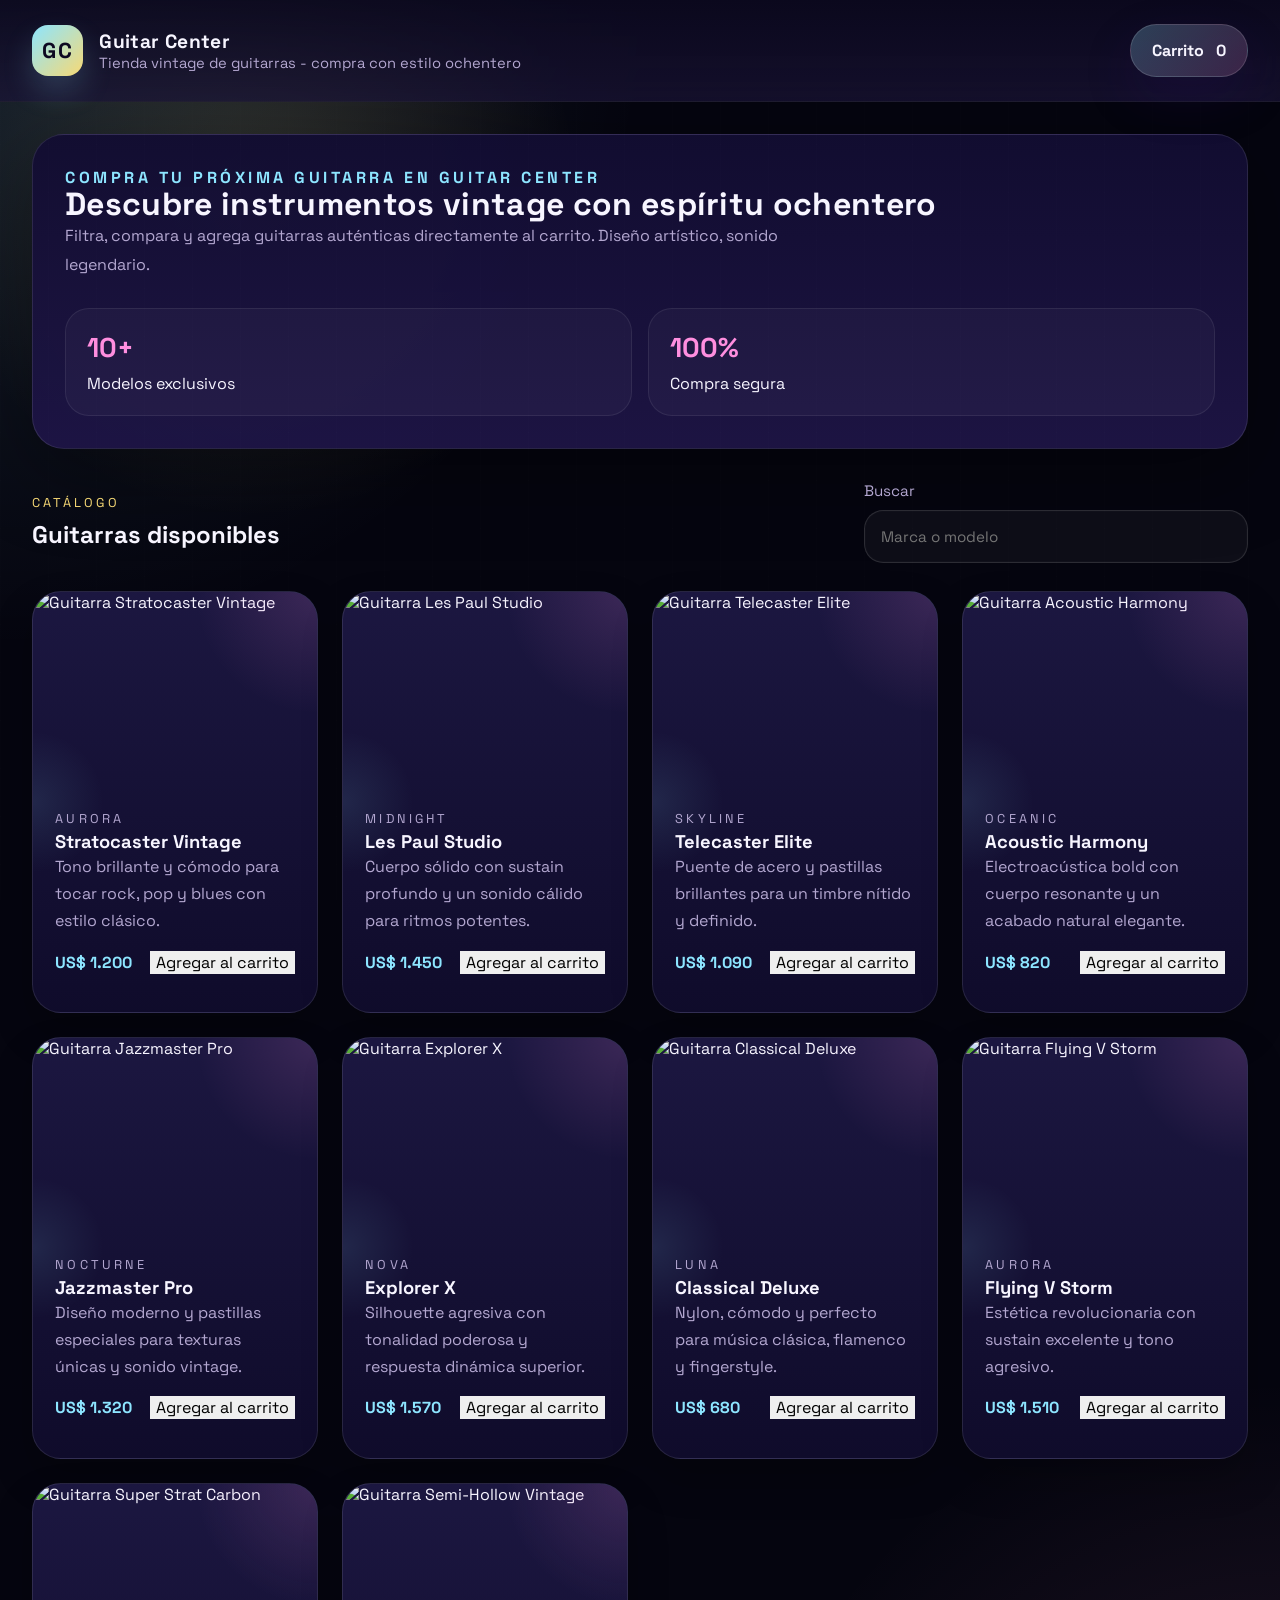
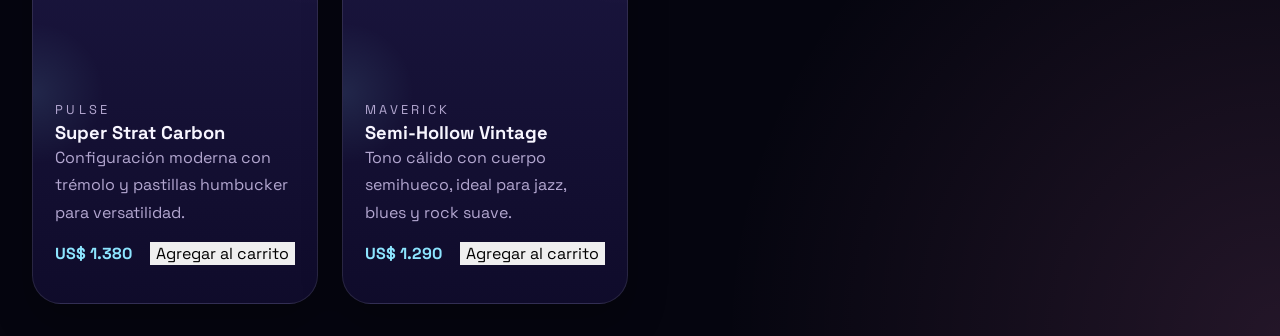
==== index.html @ 6fe21921 "bases" ====
﻿<!DOCTYPE html>
<html lang="es">
<head>
  <meta charset="UTF-8">
  <meta name="viewport" content="width=device-width, initial-scale=1.0">
  <title>Guitar Center - Guitar Shop Simulator</title>
  <link rel="preconnect" href="https://fonts.googleapis.com">
  <link rel="preconnect" href="https://fonts.gstatic.com" crossorigin>
  <link href="https://fonts.googleapis.com/css2?family=Space+Grotesk:wght@400;500;600;700&display=swap" rel="stylesheet">
  <link rel="stylesheet" href="css/style.css">
  <script src="https://cdn.jsdelivr.net/npm/sweetalert2@11" defer></script>
  <script src="js/main.js" defer></script>
</head>
<body>
  <header class="site-header">
    <div class="brand">
      <span class="brand-mark">GC</span>
      <div>
        <h1>Guitar Center</h1>
        <p>Tienda vintage de guitarras - compra con estilo ochentero</p>
      </div>
    </div>
    <button id="open-cart" class="cart-button">Carrito <span id="cart-count">0</span></button>
  </header>

  <main class="layout">
    <section class="hero-panel">
      <div class="hero-copy">
        <p>Compra tu próxima guitarra en Guitar Center</p>
        <h2>Descubre instrumentos vintage con espíritu ochentero</h2>
        <p>Filtra, compara y agrega guitarras auténticas directamente al carrito. Diseño artístico, sonido legendario.</p>
      </div>
      <div class="hero-stats">
        <div>
          <strong>10+</strong>
          <span>Modelos exclusivos</span>
        </div>
        <div>
          <strong>100%</strong>
          <span>Compra segura</span>
        </div>
      </div>
    </section>

    <section class="catalog">
      <div class="catalog-header">
        <div>
          <p class="eyebrow">Catálogo</p>
          <h2>Guitarras disponibles</h2>
        </div>
        <div class="filters">
          <label>
            Buscar
            <input id="search-input" type="search" placeholder="Marca o modelo" aria-label="Buscar guitarras">
          </label>
        </div>
      </div>
      <div id="product-list" class="product-grid"></div>
    </section>
  </main>

  <aside class="cart-panel" id="cart-panel">
    <div class="cart-header">
      <h3>Tu carrito</h3>
      <button id="close-cart" class="icon-button">✕</button>
    </div>
    <div id="cart-items" class="cart-items"></div>
    <div class="cart-summary">
      <div class="summary-row">
        <span>Productos</span>
        <span id="item-count">0</span>
      </div>
      <div class="summary-row">
        <span>Total</span>
        <strong id="cart-total">$0</strong>
      </div>
      <div class="cart-actions">
        <button id="clear-cart" class="secondary-button">Vaciar carrito</button>
        <button id="checkout" class="primary-button">Finalizar compra</button>
      </div>
    </div>
  </aside>

</body>
</html>
---- css/style.css ----
﻿:root {
  --bg: #05050f;
  --panel: rgba(19, 16, 40, 0.86);
  --surface: #11101f;
  --surface-soft: rgba(29, 26, 57, 0.9);
  --text: #f7f5ff;
  --muted: #b3a7d0;
  --accent: #8de5ff;
  --accent-2: #ff8edf;
  --gold: #f7d975;
  --border: rgba(255, 255, 255, 0.08);
  --shadow: 0 24px 80px rgba(0, 0, 0, 0.35);
}

* {
  box-sizing: border-box;
}

html {
  scroll-behavior: smooth;
}

body {
  margin: 0;
  min-height: 100vh;
  font-family: 'Space Grotesk', sans-serif;
  color: var(--text);
  background: radial-gradient(circle at top left, rgba(142, 229, 255, 0.12), transparent 28%),
              radial-gradient(circle at bottom right, rgba(255, 142, 223, 0.12), transparent 24%),
              radial-gradient(circle at 20% 10%, rgba(247, 217, 117, 0.15), transparent 16%),
              #05050f;
}

body::before {
  content: '';
  position: fixed;
  inset: 0;
  background-image: linear-gradient(90deg, rgba(255,255,255,0.03) 1px, transparent 1px),
                    linear-gradient(rgba(255,255,255,0.02) 1px, transparent 1px);
  background-size: 48px 48px;
  pointer-events: none;
  opacity: 0.35;
}

button,
input {
  font: inherit;
}

button {
  border: none;
  cursor: pointer;
}

.site-header {
  position: sticky;
  top: 0;
  z-index: 20;
  display: flex;
  flex-wrap: wrap;
  align-items: center;
  justify-content: space-between;
  gap: 1rem;
  padding: 1.5rem 2rem;
  background: linear-gradient(180deg, rgba(12, 9, 31, 0.9), rgba(26, 20, 54, 0.72));
  border-bottom: 1px solid rgba(255,255,255,0.08);
  backdrop-filter: blur(16px);
}

.brand {
  display: flex;
  align-items: center;
  gap: 1rem;
}

.brand-mark {
  width: 3.2rem;
  height: 3.2rem;
  display: grid;
  place-items: center;
  border-radius: 1rem;
  background: linear-gradient(135deg, var(--accent), var(--gold));
  color: #0d0821;
  font-weight: 800;
  font-size: 1.35rem;
  letter-spacing: 0.08em;
  box-shadow: 0 15px 30px rgba(142, 229, 255, 0.18);
}

.site-header h1,
.site-header p {
  margin: 0;
}

.site-header h1 {
  font-size: 1.2rem;
  letter-spacing: 0.02em;
}

.site-header p {
  color: var(--muted);
  font-size: 0.92rem;
}

.cart-button {
  display: inline-flex;
  align-items: center;
  justify-content: center;
  gap: 0.75rem;
  padding: 0.95rem 1.3rem;
  border-radius: 999px;
  background: linear-gradient(135deg, rgba(142, 229, 255, 0.25), rgba(255, 142, 223, 0.18));
  color: var(--text);
  border: 1px solid rgba(255,255,255,0.14);
  box-shadow: 0 20px 50px rgba(47, 19, 107, 0.18);
  font-weight: 700;
}

.layout {
  display: grid;
  gap: 2rem;
  padding: 2rem;
  max-width: 1320px;
  margin: 0 auto;
}

.hero-panel {
  display: grid;
  gap: 1.8rem;
  padding: 2rem;
  border-radius: 2rem;
  border: 1px solid rgba(255,255,255,0.1);
  background: linear-gradient(180deg, rgba(18, 13, 50, 0.96), rgba(30, 21, 70, 0.95));
  box-shadow: var(--shadow);
}

.hero-copy p:first-child {
  margin: 0;
  text-transform: uppercase;
  letter-spacing: 0.22em;
  color: var(--accent);
  font-weight: 700;
}

.hero-copy h2 {
  margin: 0;
  font-size: clamp(2rem, 2.5vw, 3rem);
  line-height: 1.05;
  letter-spacing: 0.01em;
}

.hero-copy p:last-child {
  margin: 0;
  color: var(--muted);
  max-width: 46rem;
  line-height: 1.8;
}

.hero-stats {
  display: grid;
  gap: 1rem;
  grid-template-columns: repeat(2, minmax(0, 1fr));
}

.hero-stats div {
  padding: 1.3rem;
  border-radius: 1.5rem;
  border: 1px solid rgba(255,255,255,0.08);
  background: rgba(255,255,255,0.03);
}

.hero-stats strong {
  display: block;
  margin-bottom: 0.5rem;
  font-size: 1.7rem;
  color: var(--accent-2);
}

.catalog {
  display: grid;
  gap: 1.8rem;
}

.catalog-header {
  display: flex;
  flex-wrap: wrap;
  align-items: center;
  justify-content: space-between;
  gap: 1rem;
}

.eyebrow {
  margin: 0 0 0.5rem;
  text-transform: uppercase;
  color: var(--gold);
  letter-spacing: 0.24em;
  font-size: 0.8rem;
}

.catalog-header h2 {
  margin: 0;
}

.filters {
  width: min(100%, 24rem);
}

.filters label {
  display: flex;
  flex-direction: column;
  gap: 0.6rem;
  color: var(--muted);
  font-size: 0.95rem;
}

.filters input {
  width: 100%;
  padding: 1rem 1rem;
  border: 1px solid rgba(255,255,255,0.12);
  border-radius: 1.2rem;
  background: rgba(255,255,255,0.04);
  color: var(--text);
  box-shadow: inset 0 0 0 1px rgba(255,255,255,0.01);
}

.filters input:focus {
  outline: none;
  border-color: rgba(142, 229, 255, 0.7);
  box-shadow: 0 0 0 4px rgba(142, 229, 255, 0.12);
}

.product-grid {
  display: grid;
  gap: 1.5rem;
  grid-template-columns: repeat(auto-fit, minmax(260px, 1fr));
}

.product-card {
  display: grid;
  grid-template-rows: auto 1fr auto;
  gap: 1rem;
  border-radius: 1.8rem;
  background: linear-gradient(180deg, rgba(29, 24, 68, 0.95), rgba(16, 12, 45, 0.95));
  border: 1px solid rgba(255,255,255,0.1);
  box-shadow: 0 20px 40px rgba(0, 0, 0, 0.23);
  overflow: hidden;
  position: relative;
}

.product-card::before {
  content: '';
  position: absolute;
  inset: 0;
  background: radial-gradient(circle at top right, rgba(255, 142, 223, 0.14), transparent 24%),
              radial-gradient(circle at left center, rgba(142, 229, 255, 0.1), transparent 20%);
  pointer-events: none;
}

.product-card img {
  width: 100%;
  aspect-ratio: 16 / 10;
  object-fit: cover;
  display: block;
}

.product-card .card-body {
  position: relative;
  z-index: 1;
  padding: 1.4rem;
  display: grid;
  gap: 1rem;
}

.product-card h3 {
  margin: 0;
  font-size: 1.15rem;
}

.product-card p {
  margin: 0;
  color: var(--muted);
  line-height: 1.7;
}

.product-meta {
  display: flex;
  align-items: center;
  justify-content: space-between;
  gap: 0.75rem;
}

.product-meta span {
  color: var(--accent);
  font-weight: 700;
}

.product-card .product-actions {
  display: flex;
  align-items: center;
  justify-content: space-between;
  gap: 1rem;
}

.product-card .product-actions button,
.primary-button,
.secondary-button,
.remove-button {
  transition: transform 0.2s ease, box-shadow 0.2s ease, background 0.2s ease;
}

.product-card .product-actions button {
  padding: 0.95rem 1.1rem;
  border-radius: 1rem;
  background: linear-gradient(135deg, rgba(255,142,223,0.3), rgba(142,229,255,0.28));
  color: var(--text);
  border: 1px solid rgba(255,255,255,0.12);
  box-shadow: 0 12px 24px rgba(255,142,223,0.1);
}

.product-card .product-actions button:hover {
  transform: translateY(-2px);
  box-shadow: 0 20px 40px rgba(142, 229, 255, 0.18);
}

.cart-panel {
  position: fixed;
  top: 0;
  right: 0;
  height: 100vh;
  width: min(420px, 100%);
  transform: translateX(110%);
  transition: transform 0.32s ease;
  background: rgba(10, 9, 26, 0.98);
  border-left: 1px solid rgba(255,255,255,0.08);
  padding: 1.5rem;
  display: grid;
  grid-template-rows: auto 1fr auto;
  gap: 1.5rem;
  z-index: 30;
  backdrop-filter: blur(14px);
}

.cart-panel::before {
  content: '';
  position: absolute;
  inset: 0;
  background: linear-gradient(135deg, rgba(142, 229, 255, 0.06), transparent 45%);
  pointer-events: none;
}

.cart-panel.open {
  transform: translateX(0);
}

.cart-header {
  display: flex;
  align-items: center;
  justify-content: space-between;
  gap: 1rem;
  position: relative;
  z-index: 1;
}

.cart-header h3 {
  margin: 0;
}

.icon-button {
  width: 2.7rem;
  height: 2.7rem;
  border-radius: 50%;
  background: rgba(255,255,255,0.05);
  color: var(--text);
  display: grid;
  place-items: center;
}

.cart-items {
  display: grid;
  gap: 1rem;
  overflow-y: auto;
  padding-right: 0.5rem;
}

.cart-item {
  display: grid;
  grid-template-columns: 4.8rem 1fr;
  gap: 0.85rem;
  background: rgba(255,255,255,0.03);
  border: 1px solid rgba(255,255,255,0.08);
  padding: 1rem;
  border-radius: 1.35rem;
}

.cart-item img {
  width: 100%;
  height: 100%;
  object-fit: cover;
  border-radius: 1rem;
}

.item-details {
  display: grid;
  gap: 0.45rem;
}

.item-details h4,
.item-details p {
  margin: 0;
}

.item-details h4 {
  font-size: 1rem;
}

.item-details p {
  color: var(--muted);
  font-size: 0.95rem;
}

.item-meta {
  display: flex;
  align-items: center;
  justify-content: space-between;
  gap: 0.5rem;
}

.item-meta span {
  font-weight: 700;
  color: var(--accent);
}

.remove-button {
  padding: 0.55rem 0.95rem;
  border-radius: 0.95rem;
  background: rgba(255, 142, 223, 0.15);
  color: var(--text);
  border: 1px solid rgba(255,255,255,0.12);
}

.cart-summary {
  display: grid;
  gap: 1rem;
  border-top: 1px solid rgba(255,255,255,0.08);
  padding-top: 1rem;
  position: relative;
  z-index: 1;
}

.summary-row {
  display: flex;
  justify-content: space-between;
  gap: 1rem;
  color: var(--muted);
}

.summary-row strong {
  color: var(--text);
}

.cart-actions {
  display: grid;
  gap: 0.9rem;
}

.primary-button,
.secondary-button {
  width: 100%;
  padding: 1rem 1.1rem;
  border-radius: 1rem;
  font-weight: 700;
  cursor: pointer;
}

.primary-button {
  background: linear-gradient(135deg, var(--accent), var(--gold));
  color: #0c0614;
  box-shadow: 0 20px 40px rgba(142, 229, 255, 0.16);
}

.secondary-button {
  background: rgba(255,255,255,0.05);
  color: var(--text);
  border: 1px solid rgba(255,255,255,0.14);
}

.primary-button:hover,
.secondary-button:hover,
.remove-button:hover {
  transform: translateY(-1px);
}

.empty-message {
  color: var(--muted);
  line-height: 1.8;
}

@media (max-width: 980px) {
  .site-header {
    flex-direction: column;
    align-items: flex-start;
  }

  .hero-panel,
  .catalog {
    padding: 1.5rem;
  }
}

@media (max-width: 720px) {
  .layout {
    padding: 1rem;
  }

  .hero-panel {
    border-radius: 1.5rem;
  }

  .product-card {
    border-radius: 1.5rem;
  }

  .cart-panel {
    width: 100%;
  }
}
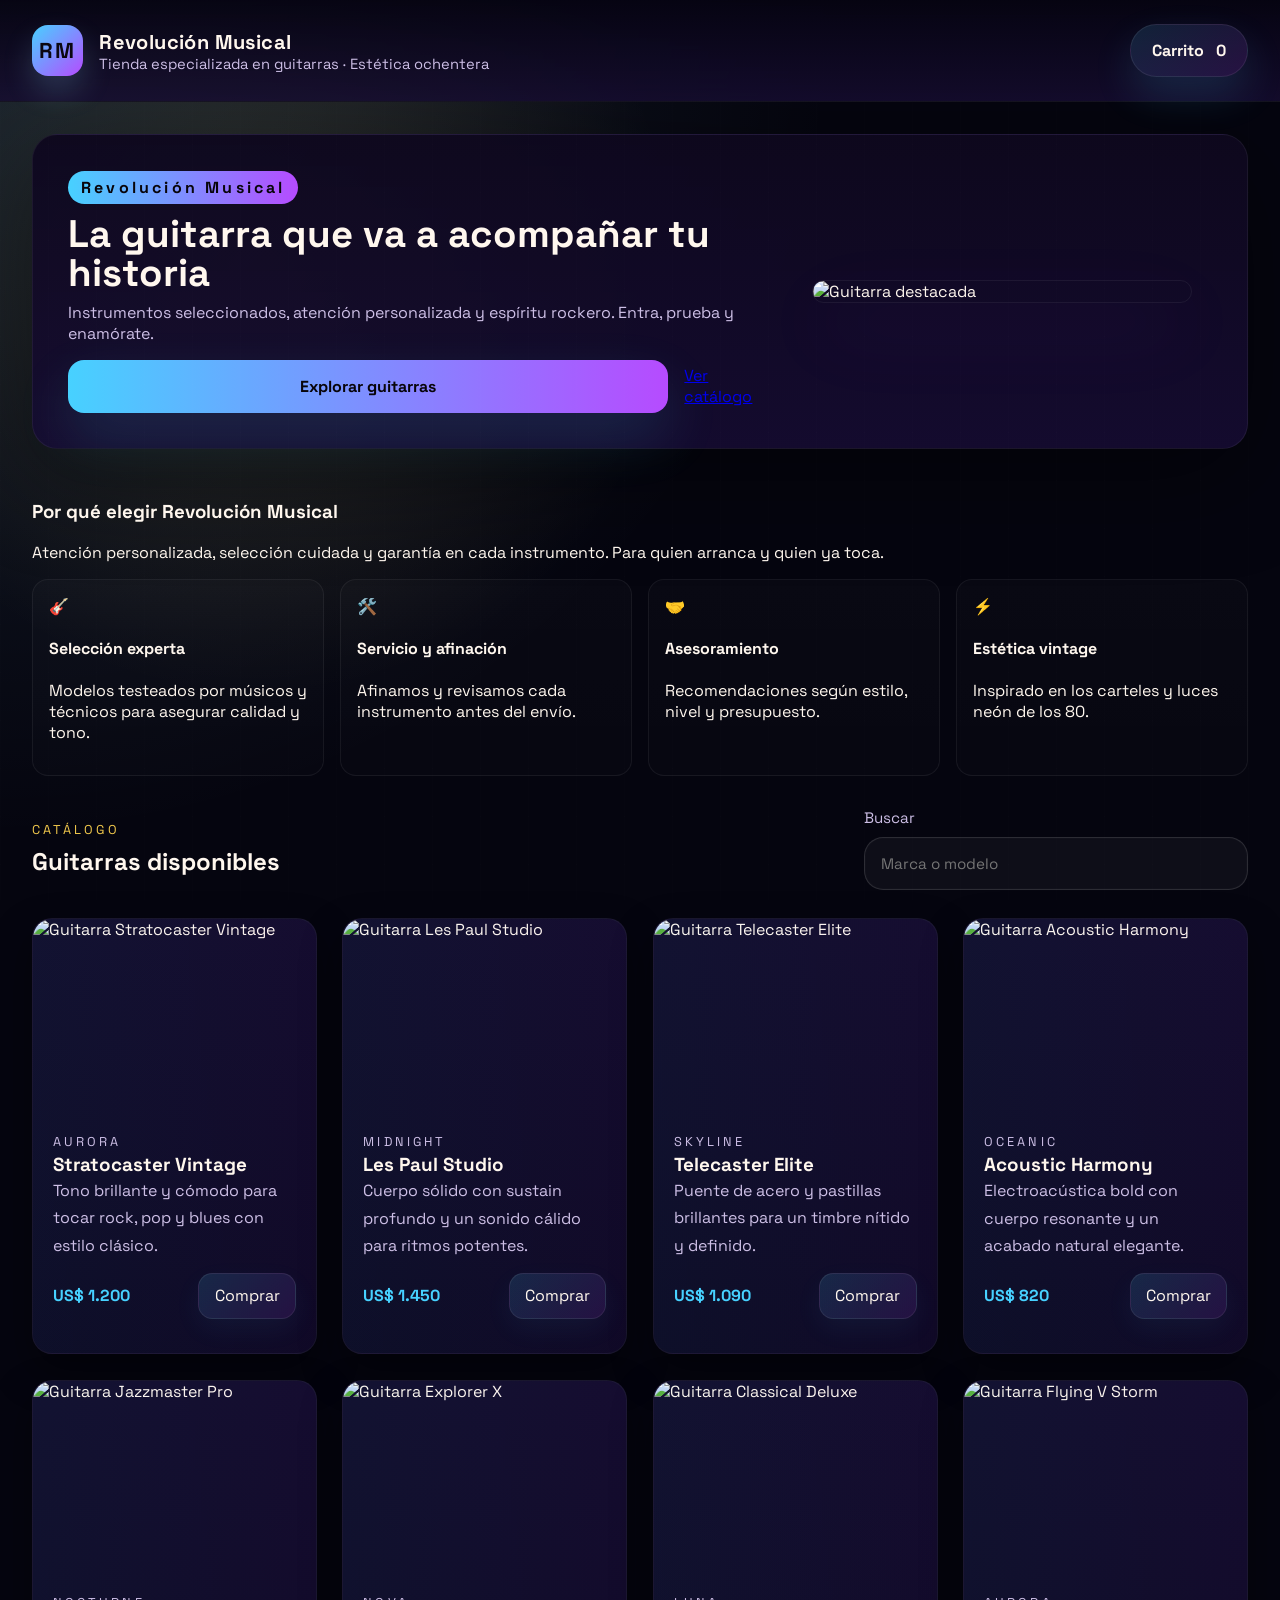
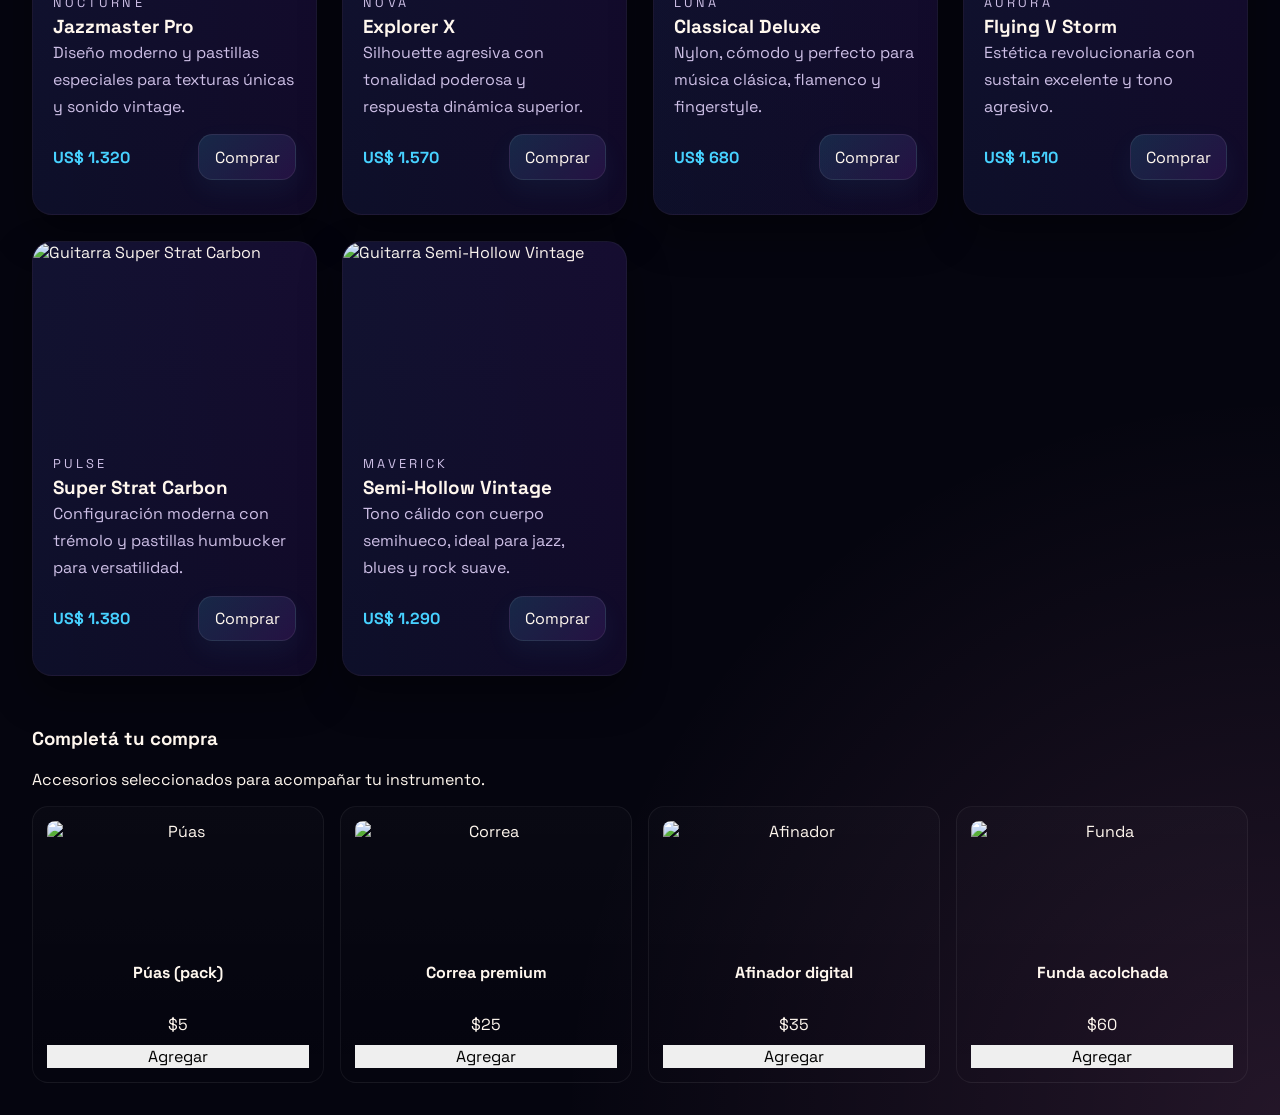
==== commit 41ba7983: "guitarras" ====
--- a/index.html
+++ b/index.html
@@ -1,9 +1,9 @@
-﻿<!DOCTYPE html>
+<!DOCTYPE html>
 <html lang="es">
 <head>
   <meta charset="UTF-8">
   <meta name="viewport" content="width=device-width, initial-scale=1.0">
-  <title>Guitar Center - Guitar Shop Simulator</title>
+  <title>Revolución Musical — Guitar Shop Simulator</title>
   <link rel="preconnect" href="https://fonts.googleapis.com">
   <link rel="preconnect" href="https://fonts.gstatic.com" crossorigin>
   <link href="https://fonts.googleapis.com/css2?family=Space+Grotesk:wght@400;500;600;700&display=swap" rel="stylesheet">
@@ -14,35 +14,64 @@
 <body>
   <header class="site-header">
     <div class="brand">
-      <span class="brand-mark">GC</span>
+      <span class="brand-mark">RM</span>
       <div>
-        <h1>Guitar Center</h1>
-        <p>Tienda vintage de guitarras - compra con estilo ochentero</p>
+        <h1>Revolución Musical</h1>
+        <p>Tienda especializada en guitarras · Estética ochentera</p>
       </div>
     </div>
     <button id="open-cart" class="cart-button">Carrito <span id="cart-count">0</span></button>
   </header>
 
   <main class="layout">
-    <section class="hero-panel">
-      <div class="hero-copy">
-        <p>Compra tu próxima guitarra en Guitar Center</p>
-        <h2>Descubre instrumentos vintage con espíritu ochentero</h2>
-        <p>Filtra, compara y agrega guitarras auténticas directamente al carrito. Diseño artístico, sonido legendario.</p>
+    <!-- HERO -->
+    <section class="hero-panel" id="hero">
+      <div class="hero-left">
+        <div class="hero-badge">Revolución Musical</div>
+        <h2 class="hero-title">La guitarra que va a acompañar tu historia</h2>
+        <p class="hero-lead">Instrumentos seleccionados, atención personalizada y espíritu rockero. Entra, prueba y enamórate.</p>
+        <div class="hero-actions">
+          <button id="explore-btn" class="primary-button">Explorar guitarras</button>
+          <a href="#catalog" class="ghost-link">Ver catálogo</a>
+        </div>
       </div>
-      <div class="hero-stats">
-        <div>
-          <strong>10+</strong>
-          <span>Modelos exclusivos</span>
-        </div>
-        <div>
-          <strong>100%</strong>
-          <span>Compra segura</span>
+      <div class="hero-right">
+        <div class="hero-image" id="hero-image">
+          <img src="assets/img/placeholder-guitar.jpg" alt="Guitarra destacada">
         </div>
       </div>
     </section>
 
-    <section class="catalog">
+    <!-- ABOUT -->
+    <section class="about-panel" id="about">
+      <h3>Por qué elegir Revolución Musical</h3>
+      <p class="about-lead">Atención personalizada, selección cuidada y garantía en cada instrumento. Para quien arranca y quien ya toca.</p>
+      <div class="about-grid">
+        <div class="about-card">
+          <div class="icon">🎸</div>
+          <h4>Selección experta</h4>
+          <p>Modelos testeados por músicos y técnicos para asegurar calidad y tono.</p>
+        </div>
+        <div class="about-card">
+          <div class="icon">🛠️</div>
+          <h4>Servicio y afinación</h4>
+          <p>Afinamos y revisamos cada instrumento antes del envío.</p>
+        </div>
+        <div class="about-card">
+          <div class="icon">🤝</div>
+          <h4>Asesoramiento</h4>
+          <p>Recomendaciones según estilo, nivel y presupuesto.</p>
+        </div>
+        <div class="about-card">
+          <div class="icon">⚡</div>
+          <h4>Estética vintage</h4>
+          <p>Inspirado en los carteles y luces neón de los 80.</p>
+        </div>
+      </div>
+    </section>
+
+    <!-- CATALOGO -->
+    <section class="catalog" id="catalog">
       <div class="catalog-header">
         <div>
           <p class="eyebrow">Catálogo</p>
@@ -57,11 +86,69 @@
       </div>
       <div id="product-list" class="product-grid"></div>
     </section>
+
+    <!-- ACCESSORIES -->
+    <section class="accessories" id="accessories">
+      <h3>Completá tu compra</h3>
+      <p class="about-lead">Accesorios seleccionados para acompañar tu instrumento.</p>
+      <div class="accessory-grid">
+        <div class="accessory-card" data-name="Púas" data-price="5" data-image="https://images.unsplash.com/photo-1589382237343-8e3d4d9f8b2d?auto=format&fit=crop&w=600&q=60">
+          <img src="https://images.unsplash.com/photo-1589382237343-8e3d4d9f8b2d?auto=format&fit=crop&w=600&q=60" alt="Púas">
+          <h4>Púas (pack)</h4>
+          <span class="price">$5</span>
+          <button class="add-accessory">Agregar</button>
+        </div>
+        <div class="accessory-card" data-name="Correa" data-price="25" data-image="https://images.unsplash.com/photo-1600789091458-0efb7f7be9a9?auto=format&fit=crop&w=600&q=60">
+          <img src="https://images.unsplash.com/photo-1600789091458-0efb7f7be9a9?auto=format&fit=crop&w=600&q=60" alt="Correa">
+          <h4>Correa premium</h4>
+          <span class="price">$25</span>
+          <button class="add-accessory">Agregar</button>
+        </div>
+        <div class="accessory-card" data-name="Afinador" data-price="35" data-image="https://images.unsplash.com/photo-1585386959984-a4155221d34d?auto=format&fit=crop&w=600&q=60">
+          <img src="https://images.unsplash.com/photo-1585386959984-a4155221d34d?auto=format&fit=crop&w=600&q=60" alt="Afinador">
+          <h4>Afinador digital</h4>
+          <span class="price">$35</span>
+          <button class="add-accessory">Agregar</button>
+        </div>
+        <div class="accessory-card" data-name="Funda" data-price="60" data-image="https://images.unsplash.com/photo-1546443046-ed1ce6ffd1c4?auto=format&fit=crop&w=600&q=60">
+          <img src="https://images.unsplash.com/photo-1546443046-ed1ce6ffd1c4?auto=format&fit=crop&w=600&q=60" alt="Funda">
+          <h4>Funda acolchada</h4>
+          <span class="price">$60</span>
+          <button class="add-accessory">Agregar</button>
+        </div>
+      </div>
+    </section>
+
   </main>
 
-  <aside class="cart-panel" id="cart-panel">
+  <!-- PRODUCT MODAL -->
+  <div id="product-modal" class="modal" aria-hidden="true">
+    <div class="modal-panel">
+      <button id="modal-close" class="icon-button">✕</button>
+      <div class="modal-body">
+        <div class="modal-media">
+          <img id="modal-image" src="" alt="">
+        </div>
+        <div class="modal-info">
+          <h3 id="modal-name"></h3>
+          <p id="modal-brand" class="muted"></p>
+          <p id="modal-desc"></p>
+          <div class="color-picker">
+            <label>Color</label>
+            <div id="color-options" class="swatches"></div>
+          </div>
+          <div class="modal-actions">
+            <strong id="modal-price"></strong>
+            <button id="modal-add" class="primary-button">Agregar al carrito</button>
+          </div>
+        </div>
+      </div>
+    </div>
+  </div>
+
+  <aside class="cart-panel" id="cart-panel" aria-hidden="true">
     <div class="cart-header">
-      <h3>Tu carrito</h3>
+      <h3>Carrito</h3>
       <button id="close-cart" class="icon-button">✕</button>
     </div>
     <div id="cart-items" class="cart-items"></div>
@@ -81,5 +168,5 @@
     </div>
   </aside>
 
-</body>
-</html>
+  </body>
+</html>
--- a/css/style.css
+++ b/css/style.css
@@ -1,15 +1,18 @@
 ﻿:root {
-  --bg: #05050f;
-  --panel: rgba(19, 16, 40, 0.86);
-  --surface: #11101f;
-  --surface-soft: rgba(29, 26, 57, 0.9);
-  --text: #f7f5ff;
-  --muted: #b3a7d0;
-  --accent: #8de5ff;
-  --accent-2: #ff8edf;
-  --gold: #f7d975;
-  --border: rgba(255, 255, 255, 0.08);
-  --shadow: 0 24px 80px rgba(0, 0, 0, 0.35);
+  --bg: #040307;
+  --panel: rgba(24, 14, 44, 0.9);
+  --surface: #121025;
+  --surface-soft: rgba(30, 16, 54, 0.9);
+  --text: #fff7ee;
+  --muted: #cdbfe6;
+  --electric: #47d1ff;
+  --neon: #b64bff;
+  --gold: #f2c94c;
+  --accent: #47d1ff;
+  --accent-2: #f2c94c;
+  --accent-shadow: rgba(71, 209, 255, 0.14);
+  --border: rgba(255, 255, 255, 0.06);
+  --shadow: 0 26px 100px rgba(0, 0, 0, 0.45);
 }
 
 * {
@@ -18,6 +21,7 @@
 
 html {
   scroll-behavior: smooth;
+  font-size: 16px;
 }
 
 body {
@@ -62,8 +66,8 @@
   justify-content: space-between;
   gap: 1rem;
   padding: 1.5rem 2rem;
-  background: linear-gradient(180deg, rgba(12, 9, 31, 0.9), rgba(26, 20, 54, 0.72));
-  border-bottom: 1px solid rgba(255,255,255,0.08);
+  background: linear-gradient(180deg, rgba(6,4,18,0.95), rgba(22,13,48,0.85));
+  border-bottom: 1px solid var(--border);
   backdrop-filter: blur(16px);
 }
 
@@ -79,8 +83,8 @@
   display: grid;
   place-items: center;
   border-radius: 1rem;
-  background: linear-gradient(135deg, var(--accent), var(--gold));
-  color: #0d0821;
+  background: linear-gradient(135deg, var(--electric), var(--neon));
+  color: #0b0711;
   font-weight: 800;
   font-size: 1.35rem;
   letter-spacing: 0.08em;
@@ -93,7 +97,7 @@
 }
 
 .site-header h1 {
-  font-size: 1.2rem;
+  font-size: 1.25rem;
   letter-spacing: 0.02em;
 }
 
@@ -109,10 +113,10 @@
   gap: 0.75rem;
   padding: 0.95rem 1.3rem;
   border-radius: 999px;
-  background: linear-gradient(135deg, rgba(142, 229, 255, 0.25), rgba(255, 142, 223, 0.18));
-  color: var(--text);
-  border: 1px solid rgba(255,255,255,0.14);
-  box-shadow: 0 20px 50px rgba(47, 19, 107, 0.18);
+  background: linear-gradient(135deg, rgba(71,209,255,0.14), rgba(182,75,255,0.14));
+  color: var(--text);
+  border: 1px solid rgba(255,255,255,0.08);
+  box-shadow: 0 18px 40px var(--accent-shadow);
   font-weight: 700;
 }
 
@@ -126,34 +130,64 @@
 
 .hero-panel {
   display: grid;
-  gap: 1.8rem;
-  padding: 2rem;
-  border-radius: 2rem;
-  border: 1px solid rgba(255,255,255,0.1);
-  background: linear-gradient(180deg, rgba(18, 13, 50, 0.96), rgba(30, 21, 70, 0.95));
+  grid-template-columns: 1fr 420px;
+  gap: 1.6rem;
+  padding: 2.2rem;
+  border-radius: 1.6rem;
+  border: 1px solid var(--border);
+  background: linear-gradient(180deg, rgba(14,8,30,0.96), rgba(22,12,50,0.9));
   box-shadow: var(--shadow);
-}
-
-.hero-copy p:first-child {
-  margin: 0;
-  text-transform: uppercase;
-  letter-spacing: 0.22em;
-  color: var(--accent);
-  font-weight: 700;
-}
-
-.hero-copy h2 {
-  margin: 0;
-  font-size: clamp(2rem, 2.5vw, 3rem);
-  line-height: 1.05;
-  letter-spacing: 0.01em;
-}
-
-.hero-copy p:last-child {
-  margin: 0;
+  align-items: center;
+}
+
+.hero-left .hero-badge {
+  display: inline-block;
+  padding: 0.4rem 0.8rem;
+  border-radius: 999px;
+  background: linear-gradient(90deg, var(--electric), var(--neon));
+  color: #08050a;
+  font-weight: 800;
+  letter-spacing: 0.2em;
+  margin-bottom: 0.6rem;
+}
+
+.hero-title {
+  margin: 0 0 0.6rem 0;
+  font-size: clamp(1.7rem, 3vw, 2.6rem);
+  line-height: 1.02;
+}
+
+.hero-lead {
+  margin: 0 0 1rem 0;
   color: var(--muted);
-  max-width: 46rem;
-  line-height: 1.8;
+  max-width: 44rem;
+}
+
+.hero-actions {
+  display: flex;
+  gap: 1rem;
+  align-items: center;
+}
+
+.hero-right {
+  display: grid;
+  place-items: center;
+}
+
+.hero-image {
+  width: 100%;
+  max-width: 380px;
+  border-radius: 1.2rem;
+  overflow: hidden;
+  border: 1px solid rgba(255,255,255,0.06);
+  box-shadow: 0 30px 80px rgba(182,75,255,0.08);
+}
+
+.hero-image img {
+  width: 100%;
+  display: block;
+  transform-origin: center center;
+  transition: transform 0.9s cubic-bezier(.2,.9,.3,1);
 }
 
 .hero-stats {
@@ -231,28 +265,28 @@
 
 .product-grid {
   display: grid;
-  gap: 1.5rem;
+  gap: 1.6rem;
   grid-template-columns: repeat(auto-fit, minmax(260px, 1fr));
 }
 
 .product-card {
   display: grid;
   grid-template-rows: auto 1fr auto;
-  gap: 1rem;
-  border-radius: 1.8rem;
-  background: linear-gradient(180deg, rgba(29, 24, 68, 0.95), rgba(16, 12, 45, 0.95));
-  border: 1px solid rgba(255,255,255,0.1);
-  box-shadow: 0 20px 40px rgba(0, 0, 0, 0.23);
+  gap: 0.9rem;
+  border-radius: 1.25rem;
+  background: linear-gradient(180deg, rgba(18,12,45,0.9), rgba(12,8,34,0.92));
+  border: 1px solid var(--border);
+  box-shadow: 0 18px 40px rgba(0,0,0,0.4);
   overflow: hidden;
   position: relative;
-}
-
-.product-card::before {
+  transition: transform 0.28s cubic-bezier(.2,.9,.3,1), box-shadow 0.28s ease, background 0.28s ease;
+}
+
+.product-card::after {
   content: '';
   position: absolute;
   inset: 0;
-  background: radial-gradient(circle at top right, rgba(255, 142, 223, 0.14), transparent 24%),
-              radial-gradient(circle at left center, rgba(142, 229, 255, 0.1), transparent 20%);
+  background: linear-gradient(90deg, rgba(71,209,255,0.04), rgba(182,75,255,0.03));
   pointer-events: none;
 }
 
@@ -261,19 +295,20 @@
   aspect-ratio: 16 / 10;
   object-fit: cover;
   display: block;
+  transition: transform 0.45s cubic-bezier(.2,.9,.3,1);
 }
 
 .product-card .card-body {
   position: relative;
   z-index: 1;
-  padding: 1.4rem;
-  display: grid;
-  gap: 1rem;
+  padding: 1.25rem;
+  display: grid;
+  gap: 0.9rem;
 }
 
 .product-card h3 {
   margin: 0;
-  font-size: 1.15rem;
+  font-size: 1.18rem;
 }
 
 .product-card p {
@@ -305,21 +340,34 @@
 .primary-button,
 .secondary-button,
 .remove-button {
-  transition: transform 0.2s ease, box-shadow 0.2s ease, background 0.2s ease;
+  transition: transform 0.18s ease, box-shadow 0.18s ease, background 0.18s ease;
 }
 
 .product-card .product-actions button {
-  padding: 0.95rem 1.1rem;
-  border-radius: 1rem;
-  background: linear-gradient(135deg, rgba(255,142,223,0.3), rgba(142,229,255,0.28));
-  color: var(--text);
-  border: 1px solid rgba(255,255,255,0.12);
-  box-shadow: 0 12px 24px rgba(255,142,223,0.1);
+  padding: 0.7rem 0.95rem;
+  border-radius: 0.9rem;
+  background: linear-gradient(135deg, rgba(71,209,255,0.14), rgba(182,75,255,0.12));
+  color: var(--text);
+  border: 1px solid rgba(255,255,255,0.08);
+  box-shadow: 0 10px 28px rgba(71,209,255,0.06);
+}
+
+.product-card:hover {
+  transform: translateY(-8px) scale(1.02);
+  box-shadow: 0 38px 90px rgba(11,8,30,0.6);
+}
+
+.product-card:hover img {
+  transform: scale(1.06) translateY(-4px);
 }
 
 .product-card .product-actions button:hover {
-  transform: translateY(-2px);
-  box-shadow: 0 20px 40px rgba(142, 229, 255, 0.18);
+  transform: translateY(-4px);
+  box-shadow: 0 22px 48px rgba(182,75,255,0.12);
+}
+
+.product-card .product-actions button:active {
+  transform: translateY(-2px) scale(0.995);
 }
 
 .cart-panel {
@@ -327,7 +375,7 @@
   top: 0;
   right: 0;
   height: 100vh;
-  width: min(420px, 100%);
+  width: min(380px, 100%);
   transform: translateX(110%);
   transition: transform 0.32s ease;
   background: rgba(10, 9, 26, 0.98);
@@ -384,12 +432,12 @@
 
 .cart-item {
   display: grid;
-  grid-template-columns: 4.8rem 1fr;
+  grid-template-columns: 5rem 1fr;
   gap: 0.85rem;
-  background: rgba(255,255,255,0.03);
-  border: 1px solid rgba(255,255,255,0.08);
+  background: linear-gradient(180deg, rgba(255,255,255,0.02), rgba(255,255,255,0.01));
+  border: 1px solid rgba(255,255,255,0.06);
   padding: 1rem;
-  border-radius: 1.35rem;
+  border-radius: 1.2rem;
 }
 
 .cart-item img {
@@ -431,11 +479,11 @@
 }
 
 .remove-button {
-  padding: 0.55rem 0.95rem;
-  border-radius: 0.95rem;
-  background: rgba(255, 142, 223, 0.15);
-  color: var(--text);
-  border: 1px solid rgba(255,255,255,0.12);
+  padding: 0.45rem 0.75rem;
+  border-radius: 0.9rem;
+  background: rgba(182,75,255,0.12);
+  color: var(--text);
+  border: 1px solid rgba(255,255,255,0.06);
 }
 
 .cart-summary {
@@ -473,9 +521,9 @@
 }
 
 .primary-button {
-  background: linear-gradient(135deg, var(--accent), var(--gold));
-  color: #0c0614;
-  box-shadow: 0 20px 40px rgba(142, 229, 255, 0.16);
+  background: linear-gradient(90deg, var(--electric), var(--neon));
+  color: #08050a;
+  box-shadow: 0 24px 56px var(--accent-shadow);
 }
 
 .secondary-button {
@@ -494,6 +542,110 @@
   color: var(--muted);
   line-height: 1.8;
 }
+
+/* Modal */
+.modal {
+  position: fixed;
+  inset: 0;
+  display: grid;
+  place-items: center;
+  background: rgba(2,2,6,0.6);
+  opacity: 0;
+  pointer-events: none;
+  transition: opacity 0.28s ease;
+}
+
+.modal[aria-hidden="false"] {
+  opacity: 1;
+  pointer-events: auto;
+}
+
+.modal-panel {
+  width: min(980px, 96%);
+  background: linear-gradient(180deg, rgba(18,12,45,0.96), rgba(10,6,30,0.98));
+  border-radius: 1rem;
+  padding: 1.15rem 1.25rem;
+  border: 1px solid var(--border);
+  box-shadow: 0 48px 140px rgba(0,0,0,0.6);
+  max-height: 92vh;
+  overflow: auto;
+}
+
+.modal-body {
+  display: grid;
+  grid-template-columns: 420px 1fr;
+  gap: 1rem;
+  align-items: start;
+}
+
+.modal-media img {
+  width: 100%;
+  border-radius: 0.8rem;
+}
+
+.swatches {
+  display: flex;
+  gap: 0.5rem;
+  margin-top: 0.5rem;
+}
+
+.swatch {
+  width: 34px;
+  height: 34px;
+  border-radius: 8px;
+  border: 2px solid rgba(255,255,255,0.06);
+  cursor: pointer;
+  transition: transform 0.16s ease, box-shadow 0.16s ease;
+}
+
+.swatch.selected {
+  outline: 3px solid rgba(71,209,255,0.14);
+  transform: translateY(-6px);
+  box-shadow: 0 10px 30px rgba(71,209,255,0.06);
+}
+
+button:focus,
+.icon-button:focus,
+.swatch:focus {
+  outline: 3px solid rgba(71,209,255,0.12);
+  outline-offset: 2px;
+}
+
+/* About and accessories small layouts */
+.about-grid {
+  display: grid;
+  grid-template-columns: repeat(auto-fit, minmax(190px, 1fr));
+  gap: 1rem;
+}
+
+.about-card {
+  background: linear-gradient(180deg, rgba(255,255,255,0.02), rgba(255,255,255,0.01));
+  padding: 1rem;
+  border-radius: 1rem;
+  border: 1px solid var(--border);
+}
+
+.accessory-grid {
+  display: grid;
+  grid-template-columns: repeat(auto-fit, minmax(180px, 1fr));
+  gap: 1rem;
+}
+
+.accessory-card {
+  padding: 0.9rem;
+  border-radius: 1rem;
+  background: linear-gradient(180deg, rgba(255,255,255,0.02), transparent);
+  border: 1px solid var(--border);
+  display: grid;
+  gap: 0.6rem;
+  text-align: center;
+}
+
+.accessory-card img { width: 100%; height: 110px; object-fit: cover; border-radius: 8px; }
+
+/* tiny animations */
+.fade-in { animation: fadeInUp .6s ease both; }
+@keyframes fadeInUp { from { opacity: 0; transform: translateY(16px);} to { opacity:1; transform: translateY(0);} }
 
 @media (max-width: 980px) {
   .site-header {
@@ -501,10 +653,12 @@
     align-items: flex-start;
   }
 
-  .hero-panel,
-  .catalog {
-    padding: 1.5rem;
+  .hero-panel {
+    grid-template-columns: 1fr;
+    padding: 1.25rem;
   }
+
+  .catalog { padding: 1rem; }
 }
 
 @media (max-width: 720px) {
@@ -516,6 +670,8 @@
     border-radius: 1.5rem;
   }
 
+  .modal-body { grid-template-columns: 1fr; }
+
   .product-card {
     border-radius: 1.5rem;
   }
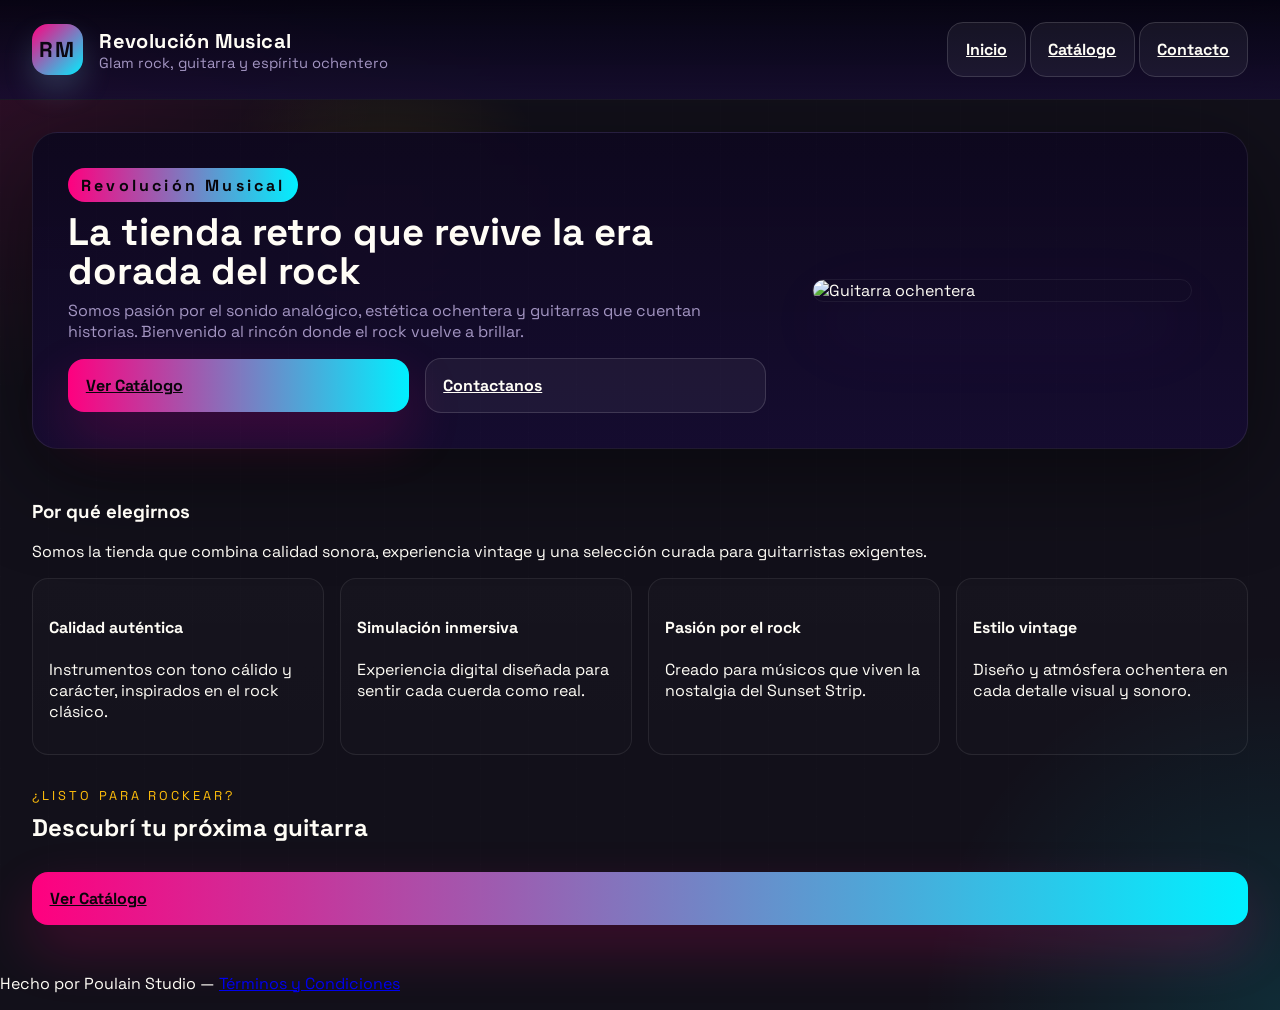
==== commit c1ee112e: "guitarras y agregado de html" ====
--- a/index.html
+++ b/index.html
@@ -1,172 +1,91 @@
-<!DOCTYPE html>
+﻿<!DOCTYPE html>
 <html lang="es">
 <head>
   <meta charset="UTF-8">
   <meta name="viewport" content="width=device-width, initial-scale=1.0">
-  <title>Revolución Musical — Guitar Shop Simulator</title>
+  <title>Revolución Musical — Inicio</title>
   <link rel="preconnect" href="https://fonts.googleapis.com">
   <link rel="preconnect" href="https://fonts.gstatic.com" crossorigin>
   <link href="https://fonts.googleapis.com/css2?family=Space+Grotesk:wght@400;500;600;700&display=swap" rel="stylesheet">
   <link rel="stylesheet" href="css/style.css">
-  <script src="https://cdn.jsdelivr.net/npm/sweetalert2@11" defer></script>
-  <script src="js/main.js" defer></script>
 </head>
 <body>
+  <!-- HEADER COMPARTIDO -->
   <header class="site-header">
     <div class="brand">
       <span class="brand-mark">RM</span>
       <div>
         <h1>Revolución Musical</h1>
-        <p>Tienda especializada en guitarras · Estética ochentera</p>
+        <p>Glam rock, guitarra y espíritu ochentero</p>
       </div>
     </div>
-    <button id="open-cart" class="cart-button">Carrito <span id="cart-count">0</span></button>
+    <nav class="site-nav">
+      <a href="index.html" class="secondary-button">Inicio</a>
+      <a href="catalog.html" class="secondary-button">Catálogo</a>
+      <a href="contact.html" class="secondary-button">Contacto</a>
+    </nav>
   </header>
 
   <main class="layout">
-    <!-- HERO -->
+    <!-- HERO & MARCA -->
     <section class="hero-panel" id="hero">
       <div class="hero-left">
         <div class="hero-badge">Revolución Musical</div>
-        <h2 class="hero-title">La guitarra que va a acompañar tu historia</h2>
-        <p class="hero-lead">Instrumentos seleccionados, atención personalizada y espíritu rockero. Entra, prueba y enamórate.</p>
+        <h2 class="hero-title">La tienda retro que revive la era dorada del rock</h2>
+        <p class="hero-lead">Somos pasión por el sonido analógico, estética ochentera y guitarras que cuentan historias. Bienvenido al rincón donde el rock vuelve a brillar.</p>
         <div class="hero-actions">
-          <button id="explore-btn" class="primary-button">Explorar guitarras</button>
-          <a href="#catalog" class="ghost-link">Ver catálogo</a>
+          <a href="catalog.html" class="primary-button">Ver Catálogo</a>
+          <a href="contact.html" class="secondary-button">Contactanos</a>
         </div>
       </div>
       <div class="hero-right">
-        <div class="hero-image" id="hero-image">
-          <img src="assets/img/placeholder-guitar.jpg" alt="Guitarra destacada">
+        <div class="hero-image">
+          <img src="https://images.unsplash.com/photo-1511376777868-611b54f68947?auto=format&fit=crop&w=1200&q=80" alt="Guitarra ochentera">
         </div>
       </div>
     </section>
 
-    <!-- ABOUT -->
+    <!-- POR QUÉ ELEGIRNOS -->
     <section class="about-panel" id="about">
-      <h3>Por qué elegir Revolución Musical</h3>
-      <p class="about-lead">Atención personalizada, selección cuidada y garantía en cada instrumento. Para quien arranca y quien ya toca.</p>
+      <h3>Por qué elegirnos</h3>
+      <p class="about-lead">Somos la tienda que combina calidad sonora, experiencia vintage y una selección curada para guitarristas exigentes.</p>
       <div class="about-grid">
         <div class="about-card">
-          <div class="icon">🎸</div>
-          <h4>Selección experta</h4>
-          <p>Modelos testeados por músicos y técnicos para asegurar calidad y tono.</p>
+          <h4>Calidad auténtica</h4>
+          <p>Instrumentos con tono cálido y carácter, inspirados en el rock clásico.</p>
         </div>
         <div class="about-card">
-          <div class="icon">🛠️</div>
-          <h4>Servicio y afinación</h4>
-          <p>Afinamos y revisamos cada instrumento antes del envío.</p>
+          <h4>Simulación inmersiva</h4>
+          <p>Experiencia digital diseñada para sentir cada cuerda como real.</p>
         </div>
         <div class="about-card">
-          <div class="icon">🤝</div>
-          <h4>Asesoramiento</h4>
-          <p>Recomendaciones según estilo, nivel y presupuesto.</p>
+          <h4>Pasión por el rock</h4>
+          <p>Creado para músicos que viven la nostalgia del Sunset Strip.</p>
         </div>
         <div class="about-card">
-          <div class="icon">⚡</div>
-          <h4>Estética vintage</h4>
-          <p>Inspirado en los carteles y luces neón de los 80.</p>
+          <h4>Estilo vintage</h4>
+          <p>Diseño y atmósfera ochentera en cada detalle visual y sonoro.</p>
         </div>
       </div>
     </section>
 
-    <!-- CATALOGO -->
-    <section class="catalog" id="catalog">
+    <!-- CTA FINAL -->
+    <section class="catalog" id="cta-final">
       <div class="catalog-header">
         <div>
-          <p class="eyebrow">Catálogo</p>
-          <h2>Guitarras disponibles</h2>
-        </div>
-        <div class="filters">
-          <label>
-            Buscar
-            <input id="search-input" type="search" placeholder="Marca o modelo" aria-label="Buscar guitarras">
-          </label>
+          <p class="eyebrow">¿Listo para rockear?</p>
+          <h2>Descubrí tu próxima guitarra</h2>
         </div>
       </div>
-      <div id="product-list" class="product-grid"></div>
-    </section>
-
-    <!-- ACCESSORIES -->
-    <section class="accessories" id="accessories">
-      <h3>Completá tu compra</h3>
-      <p class="about-lead">Accesorios seleccionados para acompañar tu instrumento.</p>
-      <div class="accessory-grid">
-        <div class="accessory-card" data-name="Púas" data-price="5" data-image="https://images.unsplash.com/photo-1589382237343-8e3d4d9f8b2d?auto=format&fit=crop&w=600&q=60">
-          <img src="https://images.unsplash.com/photo-1589382237343-8e3d4d9f8b2d?auto=format&fit=crop&w=600&q=60" alt="Púas">
-          <h4>Púas (pack)</h4>
-          <span class="price">$5</span>
-          <button class="add-accessory">Agregar</button>
-        </div>
-        <div class="accessory-card" data-name="Correa" data-price="25" data-image="https://images.unsplash.com/photo-1600789091458-0efb7f7be9a9?auto=format&fit=crop&w=600&q=60">
-          <img src="https://images.unsplash.com/photo-1600789091458-0efb7f7be9a9?auto=format&fit=crop&w=600&q=60" alt="Correa">
-          <h4>Correa premium</h4>
-          <span class="price">$25</span>
-          <button class="add-accessory">Agregar</button>
-        </div>
-        <div class="accessory-card" data-name="Afinador" data-price="35" data-image="https://images.unsplash.com/photo-1585386959984-a4155221d34d?auto=format&fit=crop&w=600&q=60">
-          <img src="https://images.unsplash.com/photo-1585386959984-a4155221d34d?auto=format&fit=crop&w=600&q=60" alt="Afinador">
-          <h4>Afinador digital</h4>
-          <span class="price">$35</span>
-          <button class="add-accessory">Agregar</button>
-        </div>
-        <div class="accessory-card" data-name="Funda" data-price="60" data-image="https://images.unsplash.com/photo-1546443046-ed1ce6ffd1c4?auto=format&fit=crop&w=600&q=60">
-          <img src="https://images.unsplash.com/photo-1546443046-ed1ce6ffd1c4?auto=format&fit=crop&w=600&q=60" alt="Funda">
-          <h4>Funda acolchada</h4>
-          <span class="price">$60</span>
-          <button class="add-accessory">Agregar</button>
-        </div>
+      <div class="hero-actions" style="justify-content:flex-start; gap:1rem;">
+        <a href="catalog.html" class="primary-button">Ver Catálogo</a>
       </div>
     </section>
-
   </main>
 
-  <!-- PRODUCT MODAL -->
-  <div id="product-modal" class="modal" aria-hidden="true">
-    <div class="modal-panel">
-      <button id="modal-close" class="icon-button">✕</button>
-      <div class="modal-body">
-        <div class="modal-media">
-          <img id="modal-image" src="" alt="">
-        </div>
-        <div class="modal-info">
-          <h3 id="modal-name"></h3>
-          <p id="modal-brand" class="muted"></p>
-          <p id="modal-desc"></p>
-          <div class="color-picker">
-            <label>Color</label>
-            <div id="color-options" class="swatches"></div>
-          </div>
-          <div class="modal-actions">
-            <strong id="modal-price"></strong>
-            <button id="modal-add" class="primary-button">Agregar al carrito</button>
-          </div>
-        </div>
-      </div>
-    </div>
-  </div>
-
-  <aside class="cart-panel" id="cart-panel" aria-hidden="true">
-    <div class="cart-header">
-      <h3>Carrito</h3>
-      <button id="close-cart" class="icon-button">✕</button>
-    </div>
-    <div id="cart-items" class="cart-items"></div>
-    <div class="cart-summary">
-      <div class="summary-row">
-        <span>Productos</span>
-        <span id="item-count">0</span>
-      </div>
-      <div class="summary-row">
-        <span>Total</span>
-        <strong id="cart-total">$0</strong>
-      </div>
-      <div class="cart-actions">
-        <button id="clear-cart" class="secondary-button">Vaciar carrito</button>
-        <button id="checkout" class="primary-button">Finalizar compra</button>
-      </div>
-    </div>
-  </aside>
-
-  </body>
-</html>+  <!-- FOOTER COMPARTIDO -->
+  <footer class="site-footer">
+    <p>Hecho por Poulain Studio — <a href="#terminos">Términos y Condiciones</a></p>
+  </footer>
+</body>
+</html>
--- a/css/style.css
+++ b/css/style.css
@@ -1,17 +1,17 @@
 ﻿:root {
-  --bg: #040307;
-  --panel: rgba(24, 14, 44, 0.9);
-  --surface: #121025;
-  --surface-soft: rgba(30, 16, 54, 0.9);
-  --text: #fff7ee;
-  --muted: #cdbfe6;
-  --electric: #47d1ff;
-  --neon: #b64bff;
-  --gold: #f2c94c;
-  --accent: #47d1ff;
-  --accent-2: #f2c94c;
-  --accent-shadow: rgba(71, 209, 255, 0.14);
-  --border: rgba(255, 255, 255, 0.06);
+  --bg: #12101a; /* Carbón retro con un sutil toque violáceo de fondo */
+  --panel: rgba(34, 25, 49, 0.9); /* Contenedores estilo casete vintage */
+  --surface: #1e1a2f;
+  --surface-soft: rgba(34, 25, 49, 0.9);
+  --text: #fffdf6; /* Blanco cálido / crema para tipografías, fatiga visual cero */
+  --muted: #a395c2; /* Lavanda apagado para textos secundarios */
+  --electric: #ff007f; /* ¡Hot Pink / Rosa Neón ochentero puro para botones principales! */
+  --neon: #00f0ff; /* Turquesa/Teal radical para acentos secundarios y links */
+  --gold: #ffbe0b; /* Amarillo láser para etiquetas y eyebrows */
+  --accent: #ff007f;
+  --accent-2: #ffbe0b;
+  --accent-shadow: rgba(255, 0, 127, 0.2);
+  --border: rgba(255, 255, 255, 0.08);
   --shadow: 0 26px 100px rgba(0, 0, 0, 0.45);
 }
 
@@ -29,21 +29,21 @@
   min-height: 100vh;
   font-family: 'Space Grotesk', sans-serif;
   color: var(--text);
-  background: radial-gradient(circle at top left, rgba(142, 229, 255, 0.12), transparent 28%),
-              radial-gradient(circle at bottom right, rgba(255, 142, 223, 0.12), transparent 24%),
-              radial-gradient(circle at 20% 10%, rgba(247, 217, 117, 0.15), transparent 16%),
-              #05050f;
+  background: radial-gradient(circle at top left, rgba(255, 0, 127, 0.14), transparent 24%),
+              radial-gradient(circle at bottom right, rgba(0, 240, 255, 0.12), transparent 22%),
+              radial-gradient(circle at 30% 20%, rgba(255, 190, 11, 0.1), transparent 14%),
+              var(--bg);
 }
 
 body::before {
   content: '';
   position: fixed;
   inset: 0;
-  background-image: linear-gradient(90deg, rgba(255,255,255,0.03) 1px, transparent 1px),
-                    linear-gradient(rgba(255,255,255,0.02) 1px, transparent 1px);
+  background-image: linear-gradient(90deg, rgba(255, 255, 255, 0.04) 1px, transparent 1px),
+                    linear-gradient(rgba(255, 255, 255, 0.02) 1px, transparent 1px);
   background-size: 48px 48px;
   pointer-events: none;
-  opacity: 0.35;
+  opacity: 0.28;
 }
 
 button,
@@ -213,6 +213,29 @@
 .catalog {
   display: grid;
   gap: 1.8rem;
+}
+
+.error-panel {
+  padding: 2rem;
+  border-radius: 1.5rem;
+  border: 1px solid rgba(255,255,255,0.1);
+  background: rgba(255,255,255,0.03);
+  color: var(--text);
+  max-width: 46rem;
+  margin: 0 auto;
+  text-align: center;
+}
+
+.error-panel h3 {
+  margin: 0 0 0.75rem;
+  font-size: 1.4rem;
+  color: var(--gold);
+}
+
+.error-panel p {
+  margin: 0;
+  color: var(--muted);
+  line-height: 1.7;
 }
 
 .catalog-header {
@@ -546,69 +569,149 @@
 /* Modal */
 .modal {
   position: fixed;
-  inset: 0;
-  display: grid;
-  place-items: center;
-  background: rgba(2,2,6,0.6);
-  opacity: 0;
+  top: 0;
+  left: 0;
+  width: 100%;
+  height: 100vh;
+  display: none;
+  justify-content: center;
+  align-items: center;
+  background: rgba(3, 6, 18, 0.92);
+  backdrop-filter: blur(18px);
+  z-index: 100;
   pointer-events: none;
-  transition: opacity 0.28s ease;
 }
 
 .modal[aria-hidden="false"] {
-  opacity: 1;
+  display: flex;
   pointer-events: auto;
 }
 
 .modal-panel {
   width: min(980px, 96%);
-  background: linear-gradient(180deg, rgba(18,12,45,0.96), rgba(10,6,30,0.98));
-  border-radius: 1rem;
-  padding: 1.15rem 1.25rem;
-  border: 1px solid var(--border);
-  box-shadow: 0 48px 140px rgba(0,0,0,0.6);
+  max-width: 980px;
+  background: linear-gradient(180deg, rgba(18,12,45,0.98), rgba(9,6,28,0.99));
+  border-radius: 1.25rem;
+  padding: 1.5rem;
+  border: 1px solid rgba(255,255,255,0.08);
+  box-shadow: 0 48px 140px rgba(12, 10, 35, 0.75);
   max-height: 92vh;
-  overflow: auto;
+  overflow-y: auto;
 }
 
 .modal-body {
   display: grid;
   grid-template-columns: 420px 1fr;
-  gap: 1rem;
+  gap: 1.4rem;
   align-items: start;
+}
+
+.modal-media {
+  display: flex;
+  align-items: center;
+  justify-content: center;
 }
 
 .modal-media img {
   width: 100%;
-  border-radius: 0.8rem;
+  max-height: 56vh;
+  object-fit: cover;
+  border-radius: 1rem;
+}
+
+.modal-info {
+  display: flex;
+  flex-direction: column;
+  gap: 1rem;
+}
+
+.color-picker {
+  margin-top: 1rem;
+}
+
+.color-picker label {
+  display: block;
+  margin-bottom: 0.6rem;
+  color: var(--muted);
+  font-size: 0.95rem;
+  letter-spacing: 0.02em;
+}
+
+.modal-actions {
+  display: flex;
+  justify-content: space-between;
+  align-items: center;
+  gap: 1rem;
+  flex-wrap: wrap;
+  margin-top: 1.4rem;
+}
+
+.modal-actions strong {
+  font-size: 1.35rem;
+  color: var(--text);
+}
+
+#modal-add {
+  min-width: 160px;
 }
 
 .swatches {
   display: flex;
-  gap: 0.5rem;
+  gap: 0.6rem;
+  flex-wrap: wrap;
   margin-top: 0.5rem;
 }
 
 .swatch {
-  width: 34px;
-  height: 34px;
-  border-radius: 8px;
-  border: 2px solid rgba(255,255,255,0.06);
+  width: 36px;
+  height: 36px;
+  border-radius: 12px;
+  border: 2px solid rgba(255,255,255,0.08);
   cursor: pointer;
-  transition: transform 0.16s ease, box-shadow 0.16s ease;
+  transition: transform 0.18s ease, box-shadow 0.18s ease, border-color 0.18s ease;
 }
 
 .swatch.selected {
-  outline: 3px solid rgba(71,209,255,0.14);
-  transform: translateY(-6px);
-  box-shadow: 0 10px 30px rgba(71,209,255,0.06);
+  outline: none;
+  border-color: var(--electric);
+  transform: translateY(-4px);
+  box-shadow: 0 12px 34px rgba(71,209,255,0.14);
 }
 
 button:focus,
 .icon-button:focus,
 .swatch:focus {
-  outline: 3px solid rgba(71,209,255,0.12);
-  outline-offset: 2px;
+  outline: 3px solid rgba(71,209,255,0.18);
+  outline-offset: 3px;
+}
+
+@media (max-width: 980px) {
+  .modal-panel {
+    width: min(100%, 94%);
+  }
+}
+
+@media (max-width: 720px) {
+  .modal-panel {
+    padding: 1rem;
+  }
+
+  .modal-body {
+    grid-template-columns: 1fr;
+  }
+
+  .modal-media img {
+    max-height: 42vh;
+  }
+
+  .modal-actions {
+    flex-direction: column;
+    align-items: stretch;
+  }
+
+  #modal-add {
+    width: 100%;
+  }
 }
 
 /* About and accessories small layouts */
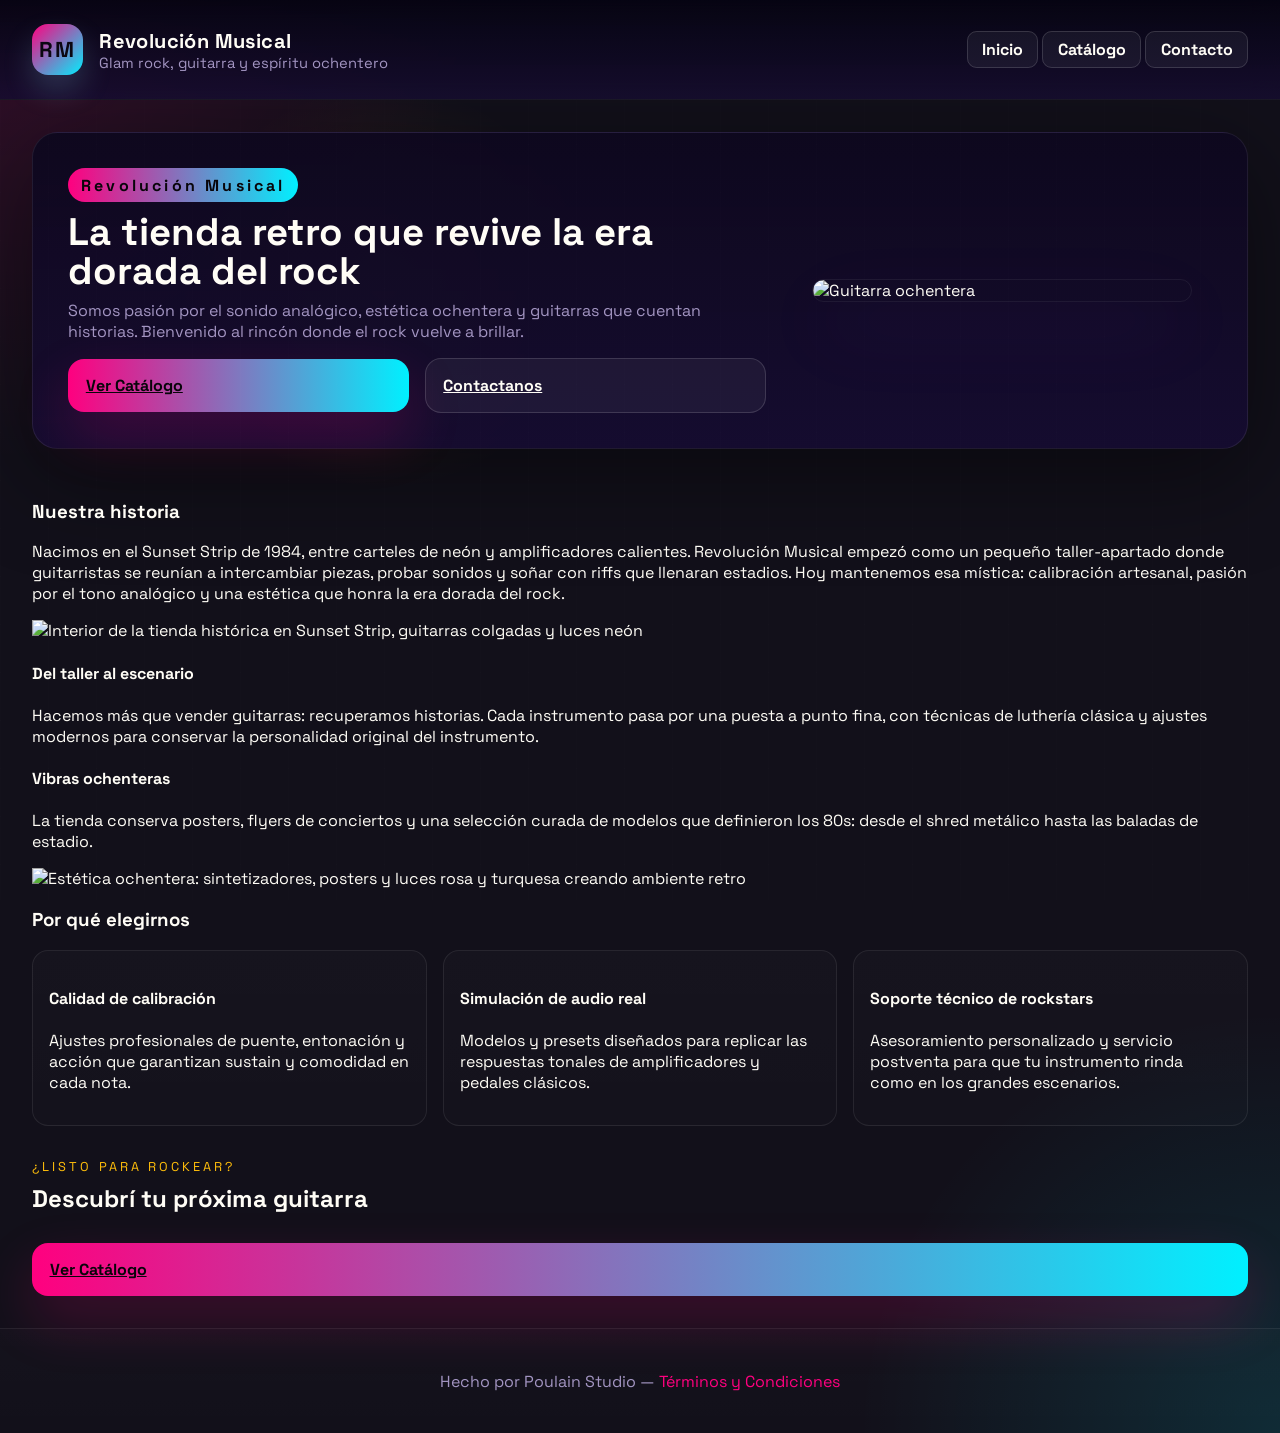
==== commit 9a6979df: "correciones" ====
--- a/index.html
+++ b/index.html
@@ -45,26 +45,39 @@
       </div>
     </section>
 
-    <!-- POR QUÉ ELEGIRNOS -->
+    <!-- NARRATIVA E IMÁGENES LOCALES SOBRE LA MARCA -->
     <section class="about-panel" id="about">
+      <h3>Nuestra historia</h3>
+      <p class="about-lead">Nacimos en el Sunset Strip de 1984, entre carteles de neón y amplificadores calientes. Revolución Musical empezó como un pequeño taller-apartado donde guitarristas se reunían a intercambiar piezas, probar sonidos y soñar con riffs que llenaran estadios. Hoy mantenemos esa mística: calibración artesanal, pasión por el tono analógico y una estética que honra la era dorada del rock.</p>
+
+      <div class="about-narrative">
+        <div class="narrative-image">
+          <img src="img/tienda-retro.jpg" alt="Interior de la tienda histórica en Sunset Strip, guitarras colgadas y luces neón">
+        </div>
+        <div class="narrative-copy">
+          <h4>Del taller al escenario</h4>
+          <p>Hacemos más que vender guitarras: recuperamos historias. Cada instrumento pasa por una puesta a punto fina, con técnicas de luthería clásica y ajustes modernos para conservar la personalidad original del instrumento.</p>
+          <h4>Vibras ochenteras</h4>
+          <p>La tienda conserva posters, flyers de conciertos y una selección curada de modelos que definieron los 80s: desde el shred metálico hasta las baladas de estadio.</p>
+        </div>
+        <div class="narrative-image">
+          <img src="img/vibe-80s.jpg" alt="Estética ochentera: sintetizadores, posters y luces rosa y turquesa creando ambiente retro">
+        </div>
+      </div>
+
       <h3>Por qué elegirnos</h3>
-      <p class="about-lead">Somos la tienda que combina calidad sonora, experiencia vintage y una selección curada para guitarristas exigentes.</p>
-      <div class="about-grid">
+      <div class="about-grid three-col">
         <div class="about-card">
-          <h4>Calidad auténtica</h4>
-          <p>Instrumentos con tono cálido y carácter, inspirados en el rock clásico.</p>
+          <h4>Calidad de calibración</h4>
+          <p>Ajustes profesionales de puente, entonación y acción que garantizan sustain y comodidad en cada nota.</p>
         </div>
         <div class="about-card">
-          <h4>Simulación inmersiva</h4>
-          <p>Experiencia digital diseñada para sentir cada cuerda como real.</p>
+          <h4>Simulación de audio real</h4>
+          <p>Modelos y presets diseñados para replicar las respuestas tonales de amplificadores y pedales clásicos.</p>
         </div>
         <div class="about-card">
-          <h4>Pasión por el rock</h4>
-          <p>Creado para músicos que viven la nostalgia del Sunset Strip.</p>
-        </div>
-        <div class="about-card">
-          <h4>Estilo vintage</h4>
-          <p>Diseño y atmósfera ochentera en cada detalle visual y sonoro.</p>
+          <h4>Soporte técnico de rockstars</h4>
+          <p>Asesoramiento personalizado y servicio postventa para que tu instrumento rinda como en los grandes escenarios.</p>
         </div>
       </div>
     </section>
@@ -85,7 +98,7 @@
 
   <!-- FOOTER COMPARTIDO -->
   <footer class="site-footer">
-    <p>Hecho por Poulain Studio — <a href="#terminos">Términos y Condiciones</a></p>
+    <p>Hecho por Poulain Studio — <a href="terms.html">Términos y Condiciones</a></p>
   </footer>
 </body>
 </html>
--- a/css/style.css
+++ b/css/style.css
@@ -46,6 +46,55 @@
   opacity: 0.28;
 }
 
+/* Navigation links: remove underline and add neon hover */
+.site-nav a {
+  text-decoration: none;
+  color: var(--text);
+  padding: 0.45rem 0.9rem;
+  border-radius: 0.6rem;
+  transition: color 180ms ease, box-shadow 180ms ease, transform 160ms ease;
+}
+.site-nav a:hover {
+  color: var(--electric);
+  transform: translateY(-3px);
+  box-shadow: 0 10px 30px rgba(255,0,127,0.10), 0 0 14px var(--neon);
+}
+
+/* Footer centered and tidy */
+.site-footer {
+  text-align: center;
+  padding: 1.6rem 1rem;
+  color: var(--muted);
+  border-top: 1px solid var(--border);
+  background: linear-gradient(180deg, rgba(255,255,255,0.01), transparent);
+}
+.site-footer a { text-decoration: none; color: var(--electric); }
+
+/* Contact form premium inputs */
+.contact-form {
+  display: grid;
+  gap: 1rem;
+  max-width: 760px;
+}
+.contact-form input,
+.contact-form textarea {
+  width: 100%;
+  padding: 0.9rem 1rem;
+  background: var(--surface);
+  border: 1px solid rgba(255,255,255,0.06);
+  color: var(--text);
+  border-radius: 0.9rem;
+  font-size: 1rem;
+  transition: box-shadow 180ms ease, border-color 180ms ease, transform 120ms ease;
+}
+.contact-form input:focus,
+.contact-form textarea:focus {
+  outline: none;
+  border-color: var(--electric);
+  box-shadow: 0 12px 40px rgba(255,0,127,0.12), 0 0 18px rgba(0,240,255,0.06);
+  transform: translateY(-2px);
+}
+
 button,
 input {
   font: inherit;
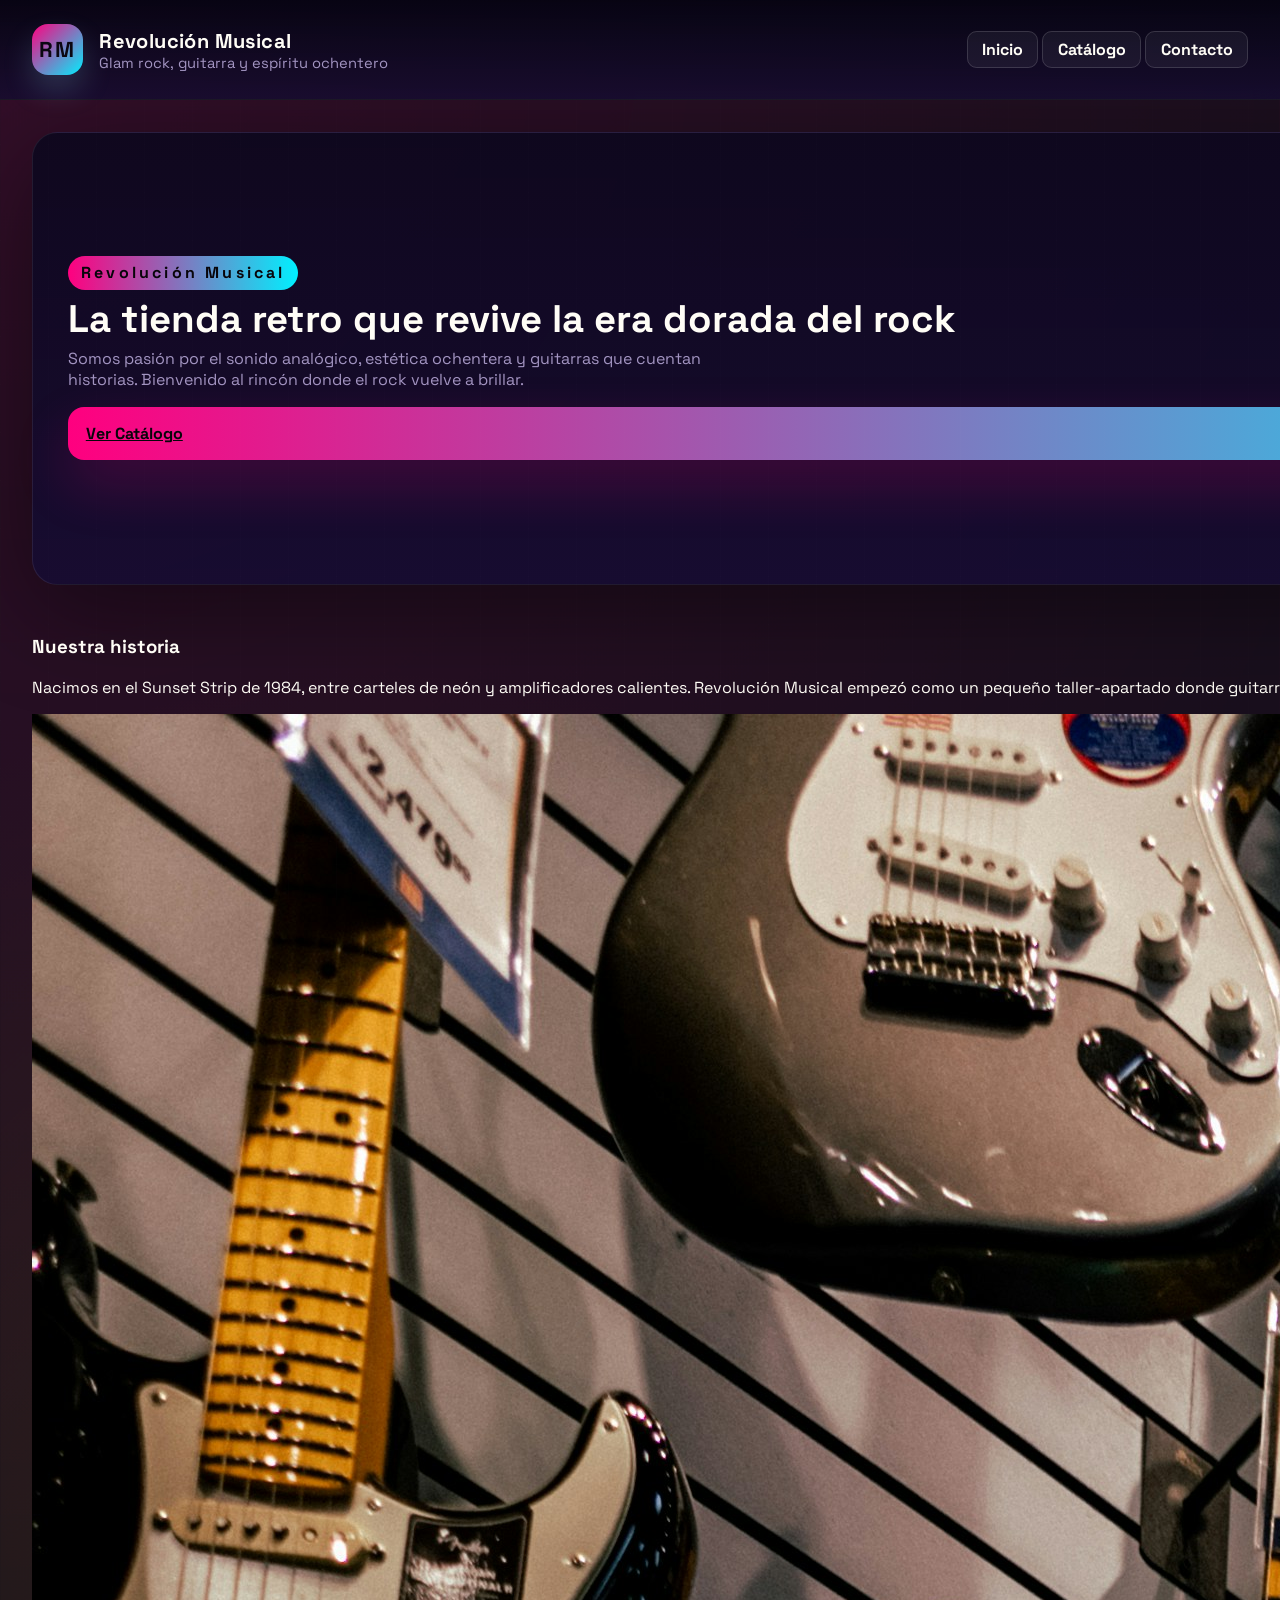
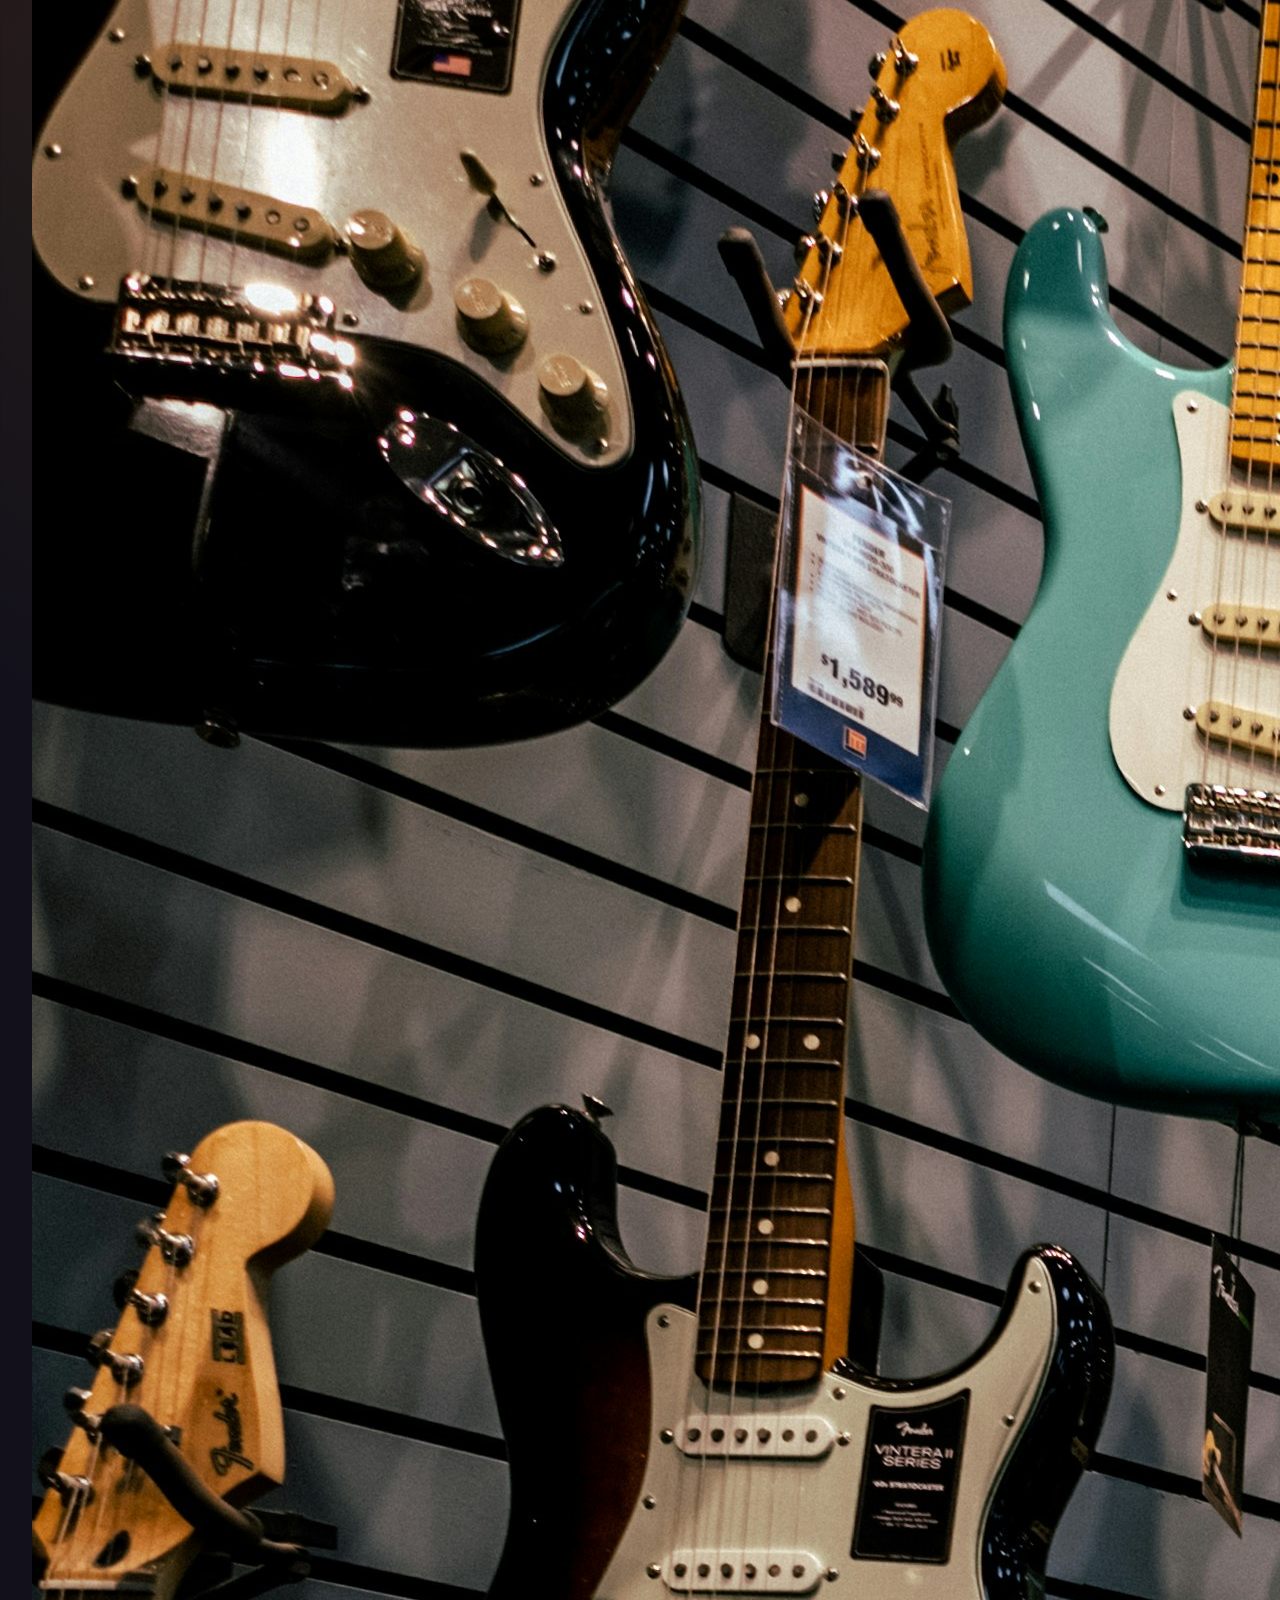
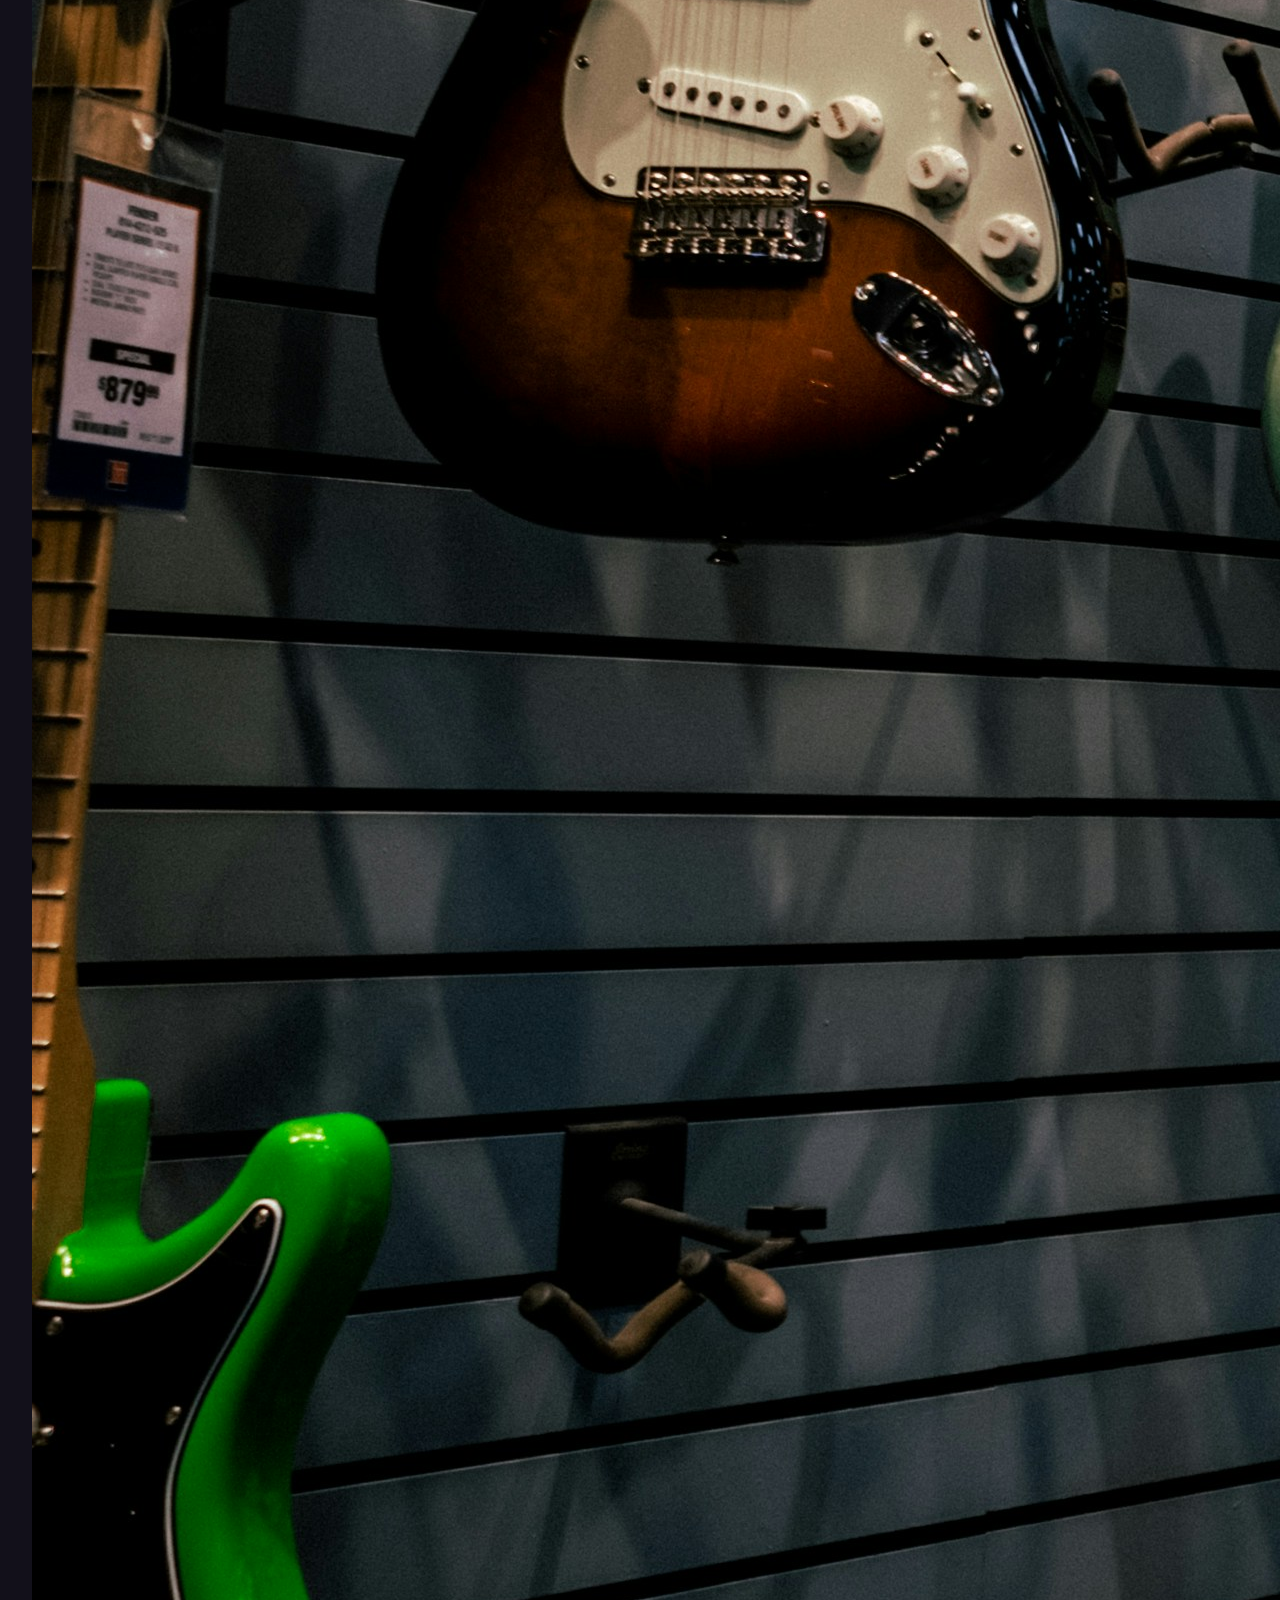
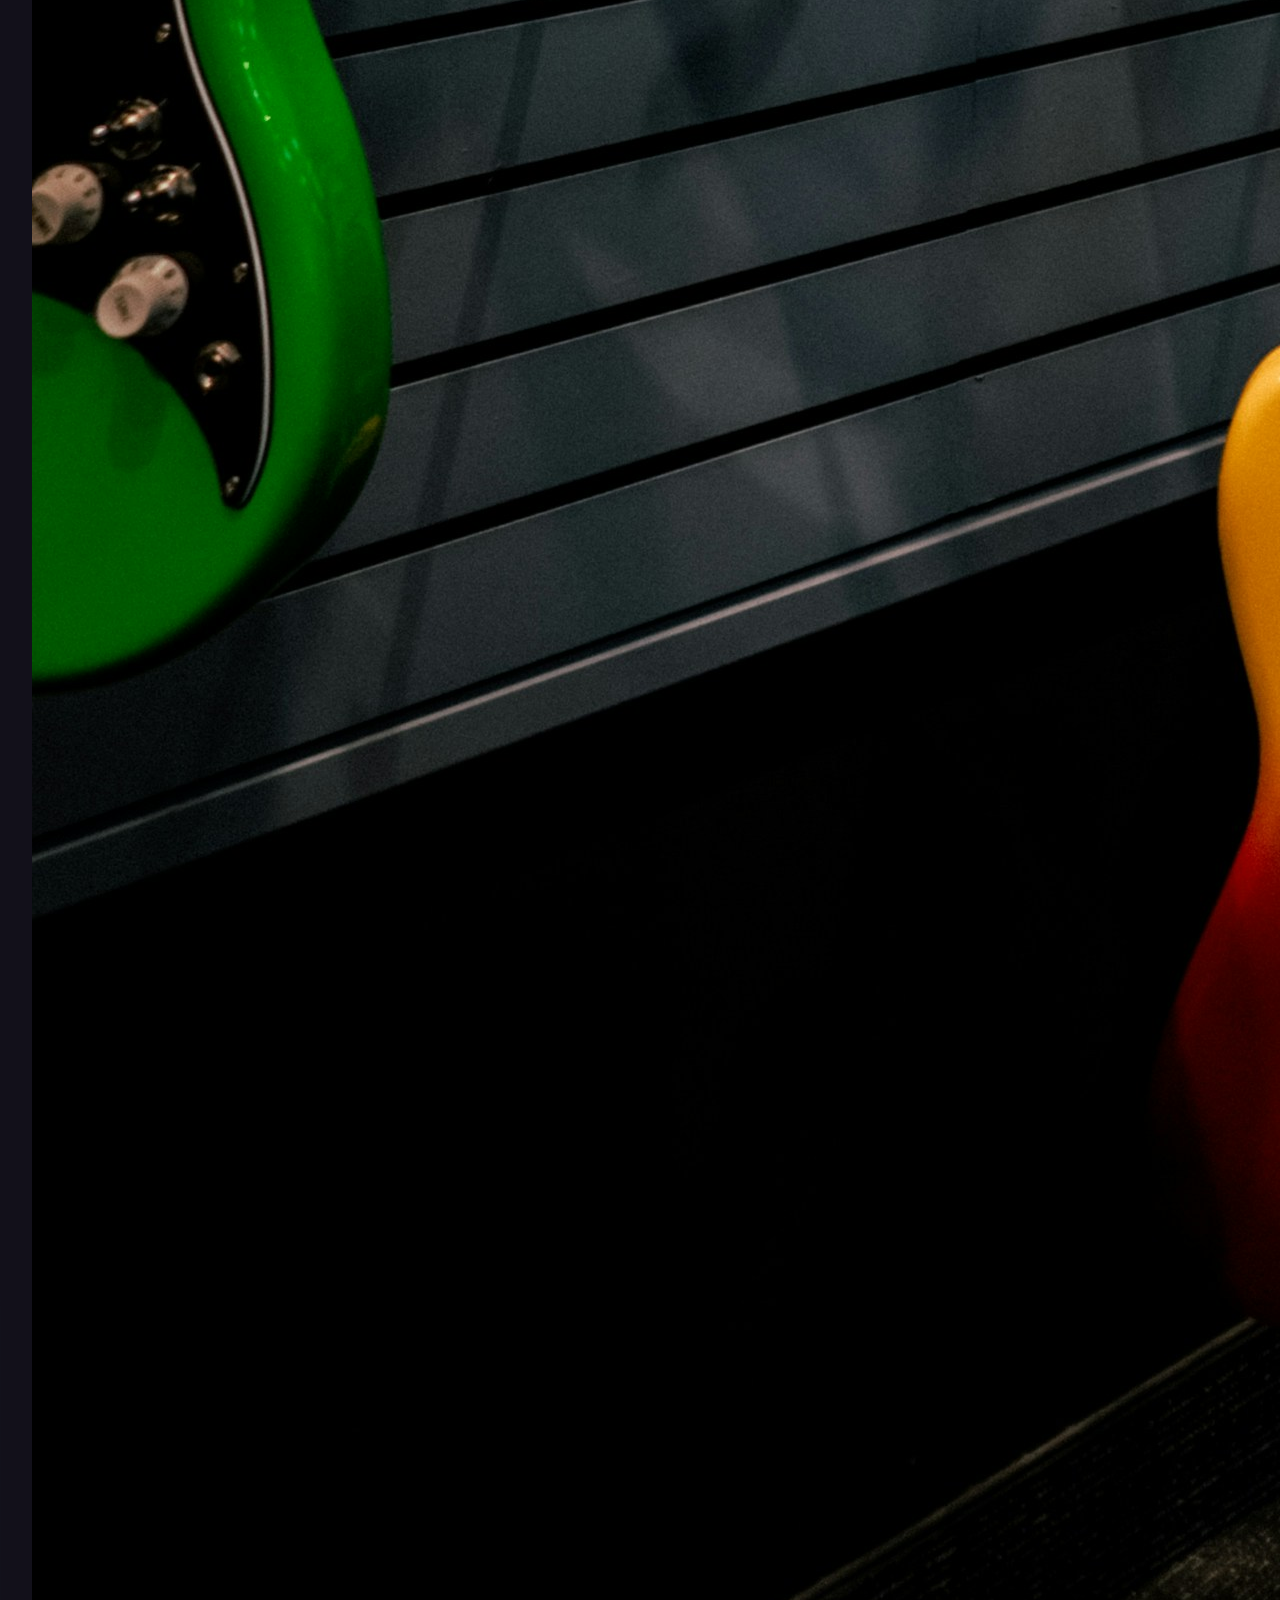
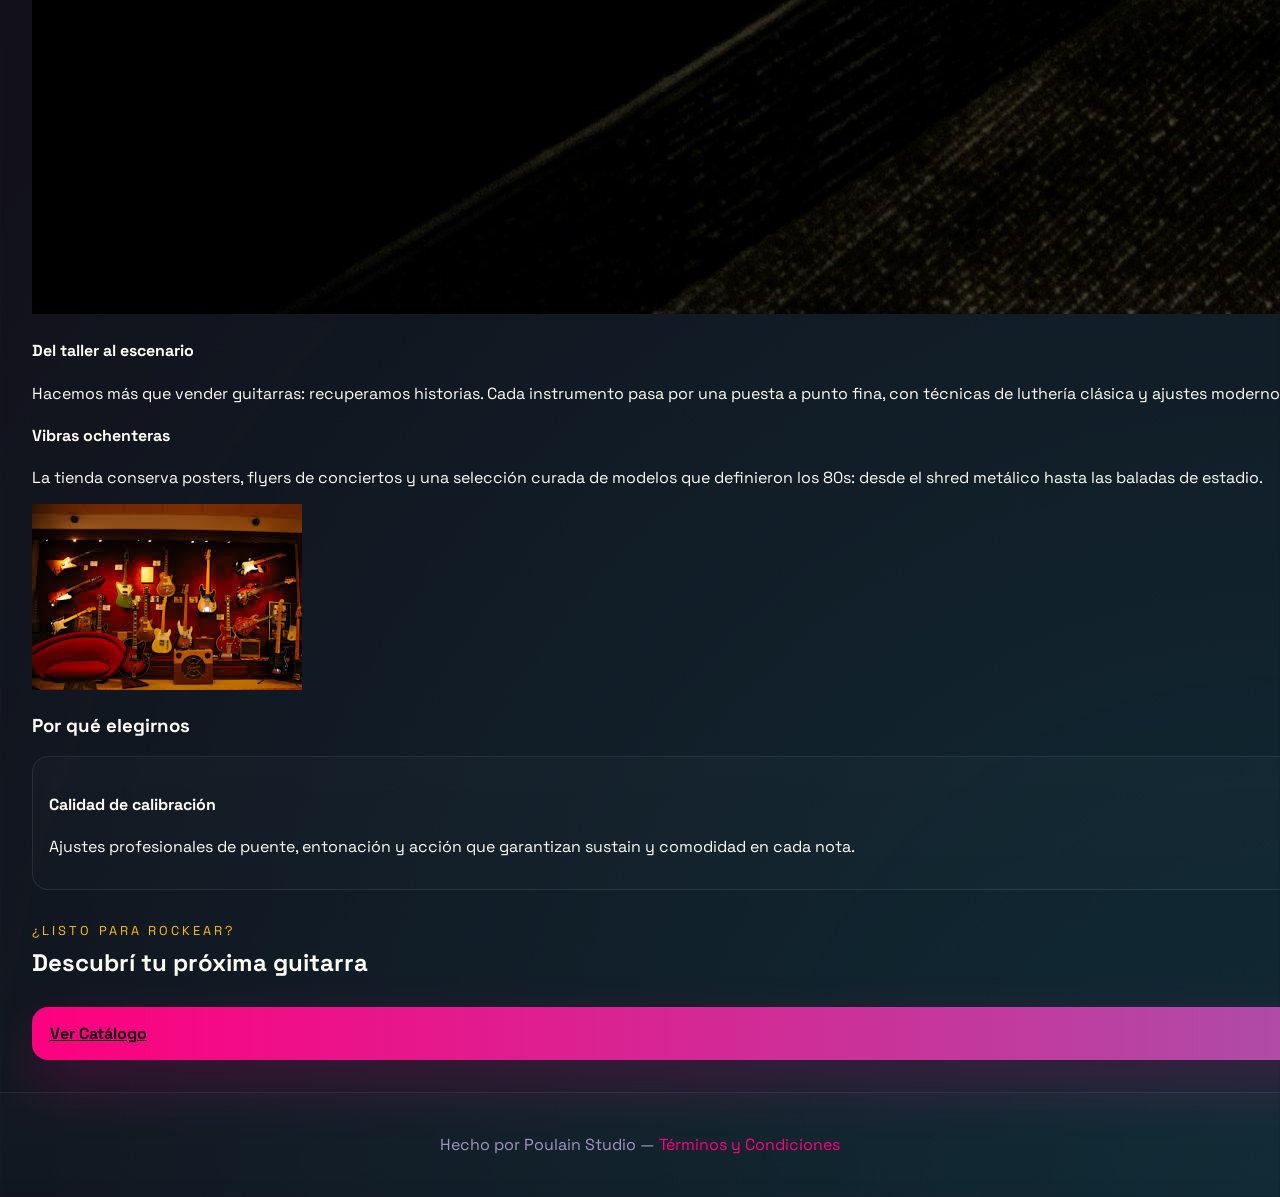
==== commit 0e2c8ab3: "errores e imagenes (final)" ====
--- a/index.html
+++ b/index.html
@@ -40,7 +40,7 @@
       </div>
       <div class="hero-right">
         <div class="hero-image">
-          <img src="https://images.unsplash.com/photo-1511376777868-611b54f68947?auto=format&fit=crop&w=1200&q=80" alt="Guitarra ochentera">
+          <img src="assets/img/IMAGEN-1.png" alt="Guitarra ochentera">
         </div>
       </div>
     </section>
@@ -52,7 +52,7 @@
 
       <div class="about-narrative">
         <div class="narrative-image">
-          <img src="img/tienda-retro.jpg" alt="Interior de la tienda histórica en Sunset Strip, guitarras colgadas y luces neón">
+          <img src="assets/img/IMAGEN-2-INTERIOR (2).jpg" alt="Interior de la tienda histórica en Sunset Strip, guitarras colgadas y luces neón">
         </div>
         <div class="narrative-copy">
           <h4>Del taller al escenario</h4>
@@ -61,7 +61,7 @@
           <p>La tienda conserva posters, flyers de conciertos y una selección curada de modelos que definieron los 80s: desde el shred metálico hasta las baladas de estadio.</p>
         </div>
         <div class="narrative-image">
-          <img src="img/vibe-80s.jpg" alt="Estética ochentera: sintetizadores, posters y luces rosa y turquesa creando ambiente retro">
+          <img src="assets/img/IMAGEN-3-INTERIOR.jpg" alt="Estética ochentera: sintetizadores, posters y luces rosa y turquesa creando ambiente retro">
         </div>
       </div>
 
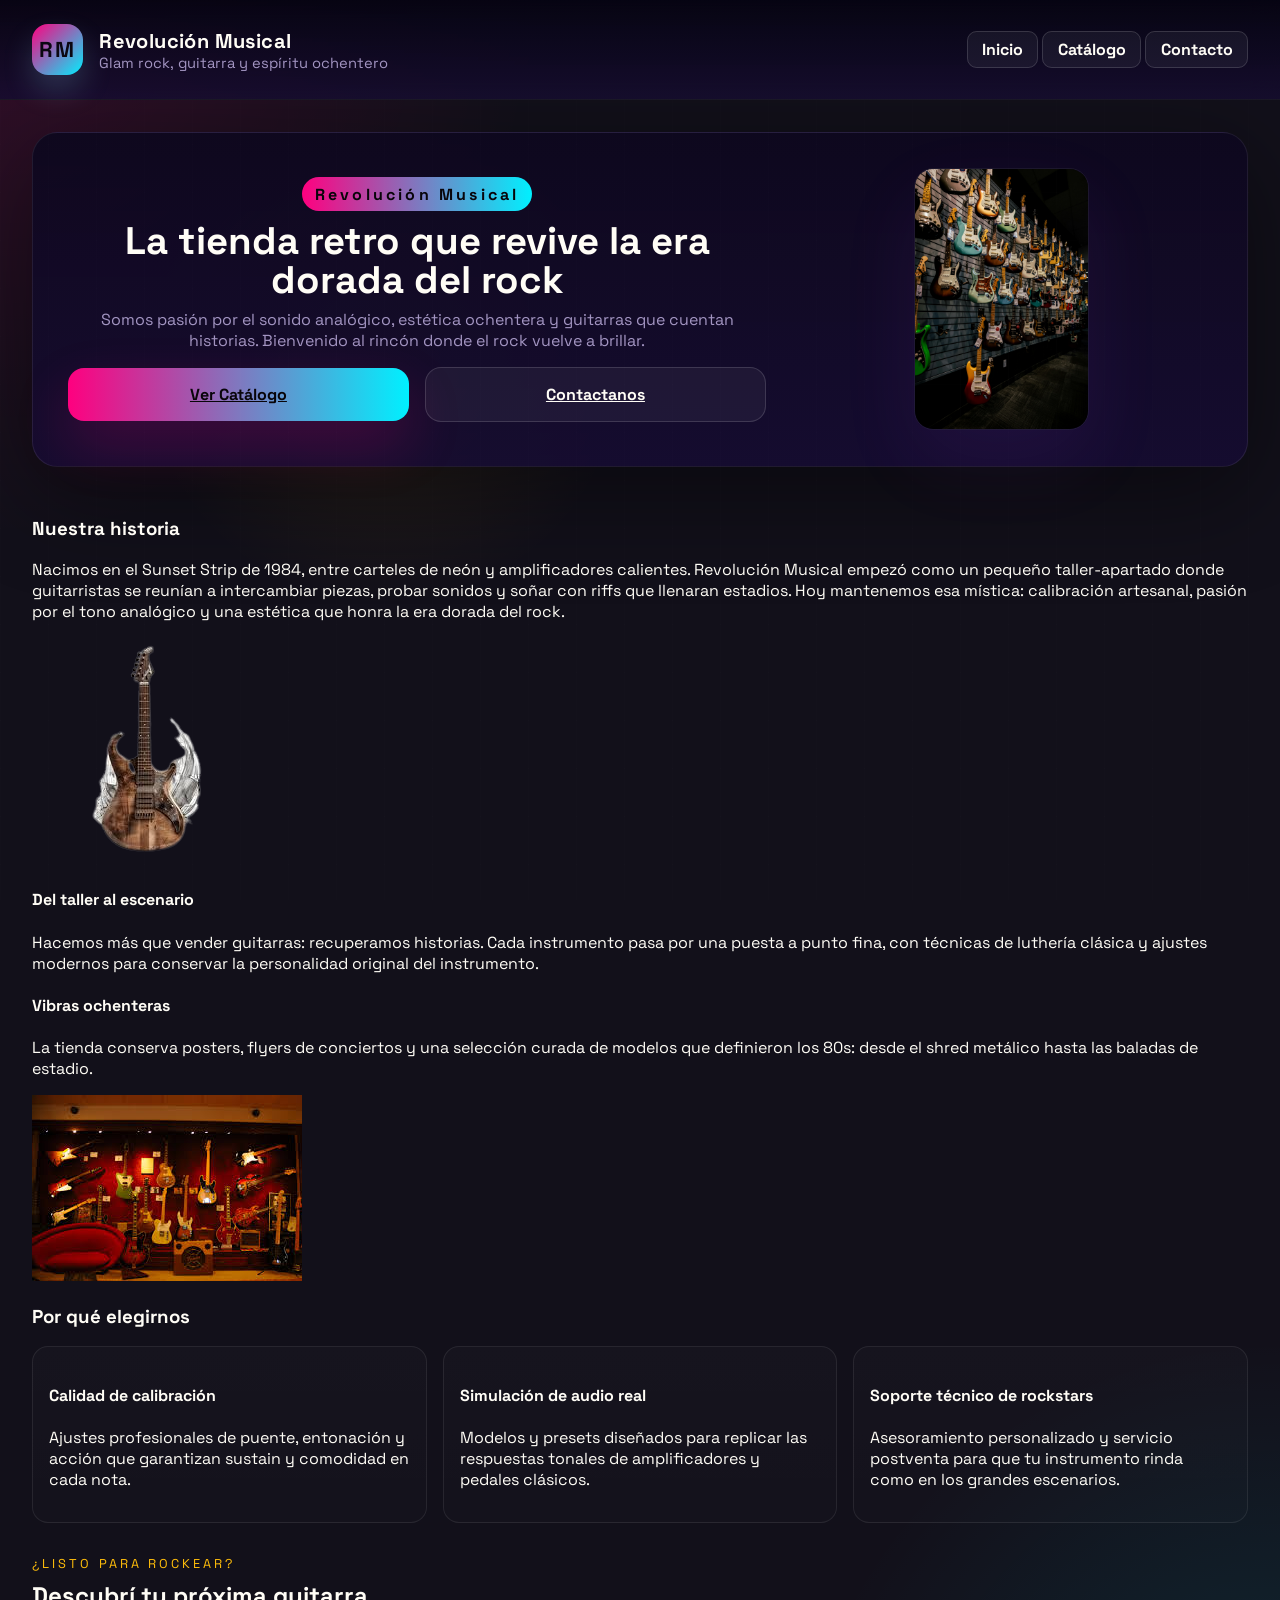
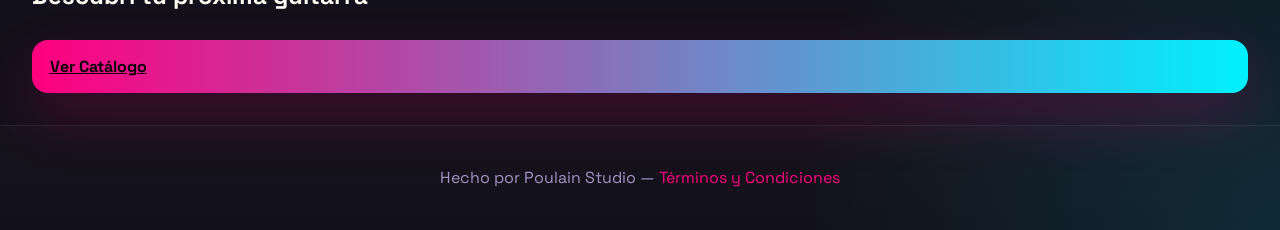
==== commit 3f8c11bc: "img" ====
--- a/index.html
+++ b/index.html
@@ -40,7 +40,7 @@
       </div>
       <div class="hero-right">
         <div class="hero-image">
-          <img src="assets/img/IMAGEN-1.png" alt="Guitarra ochentera">
+          <img src="assets/img/IMAGEN-2-INTERIOR (2).jpg" alt="Interior de la tienda histórica en Sunset Strip, guitarras colgadas y luces neón">
         </div>
       </div>
     </section>
@@ -52,7 +52,7 @@
 
       <div class="about-narrative">
         <div class="narrative-image">
-          <img src="assets/img/IMAGEN-2-INTERIOR (2).jpg" alt="Interior de la tienda histórica en Sunset Strip, guitarras colgadas y luces neón">
+          <img src="assets/img/IMAGEN-1.png" alt="Guitarra ochentera">
         </div>
         <div class="narrative-copy">
           <h4>Del taller al escenario</h4>
--- a/css/style.css
+++ b/css/style.css
@@ -187,6 +187,13 @@
   background: linear-gradient(180deg, rgba(14,8,30,0.96), rgba(22,12,50,0.9));
   box-shadow: var(--shadow);
   align-items: center;
+  justify-items: center;
+}
+.hero-panel .hero-left {
+  text-align: center;
+}
+.hero-panel .hero-actions {
+  justify-content: center;
 }
 
 .hero-left .hero-badge {
@@ -224,8 +231,8 @@
 }
 
 .hero-image {
-  width: 100%;
-  max-width: 380px;
+  width: min(100%, 260px);
+  max-width: 260px;
   border-radius: 1.2rem;
   overflow: hidden;
   border: 1px solid rgba(255,255,255,0.06);
@@ -234,6 +241,8 @@
 
 .hero-image img {
   width: 100%;
+  max-height: 260px;
+  object-fit: cover;
   display: block;
   transform-origin: center center;
   transition: transform 0.9s cubic-bezier(.2,.9,.3,1);
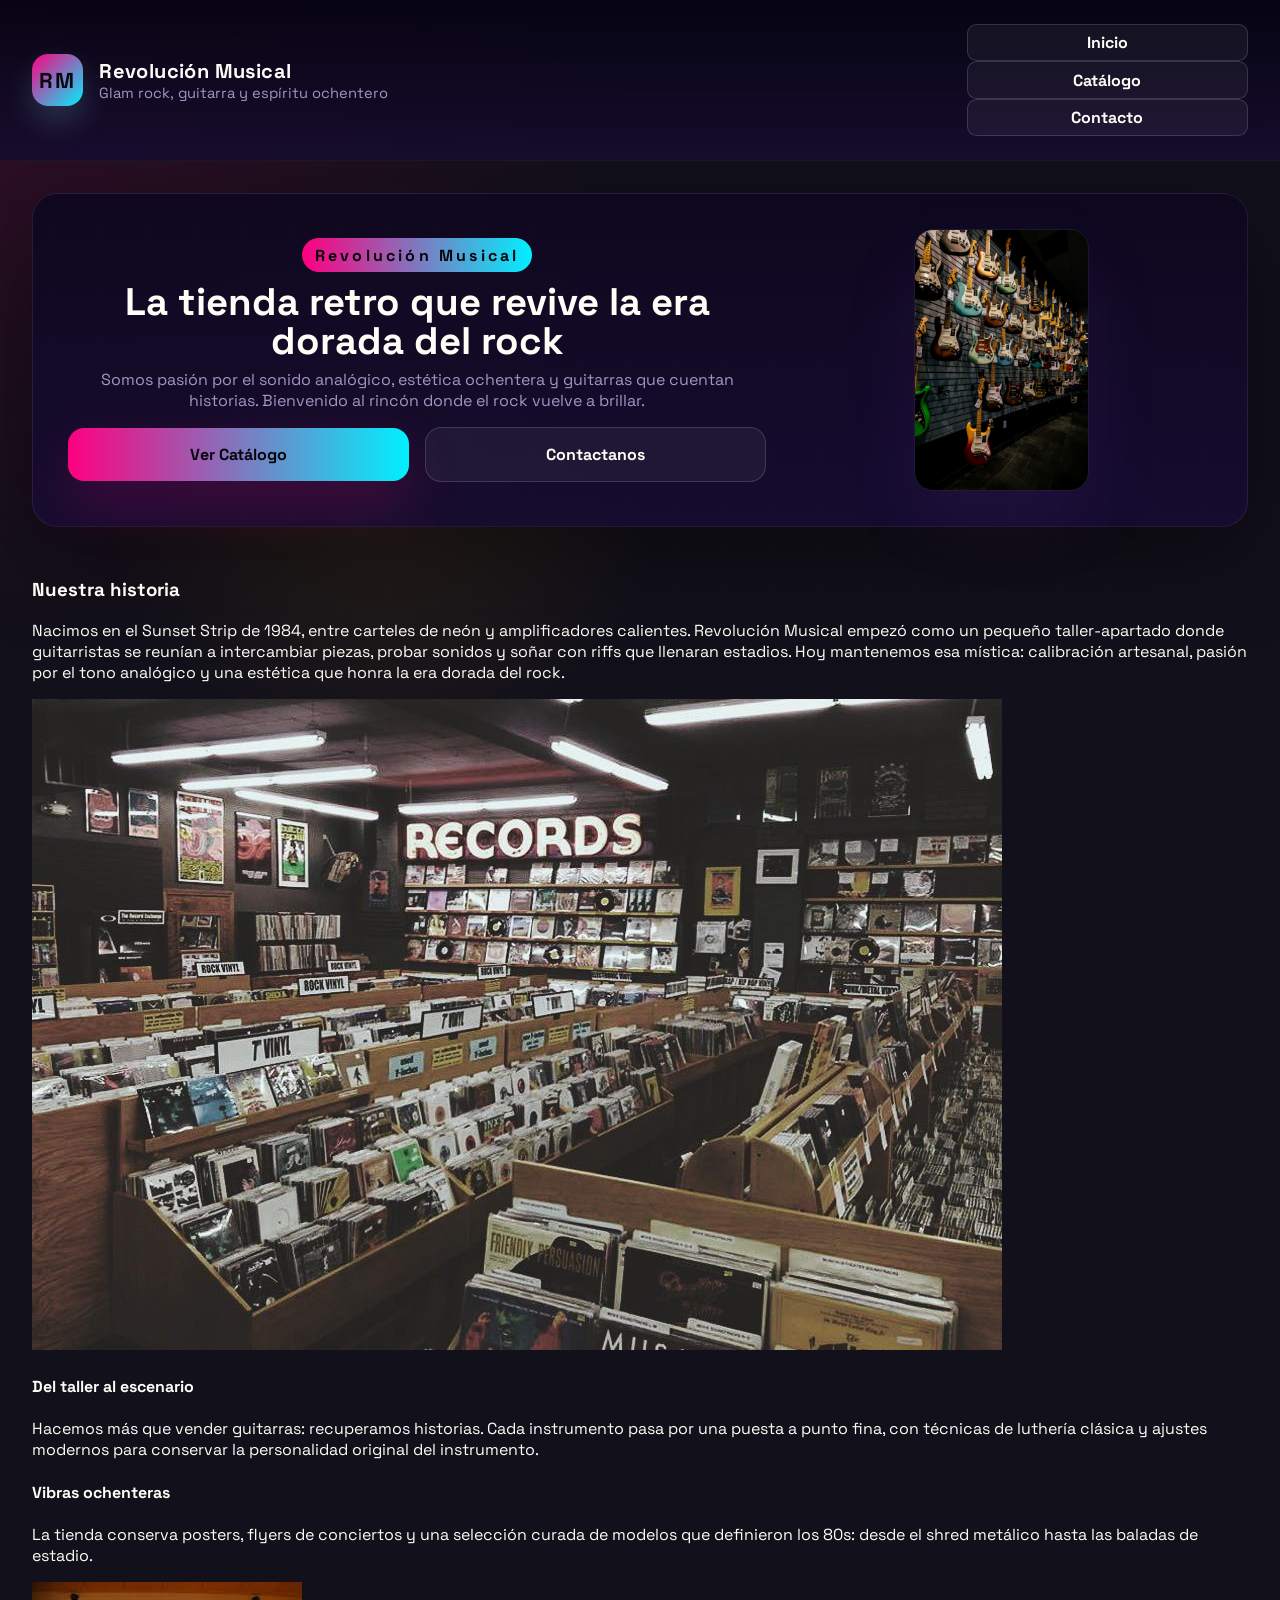
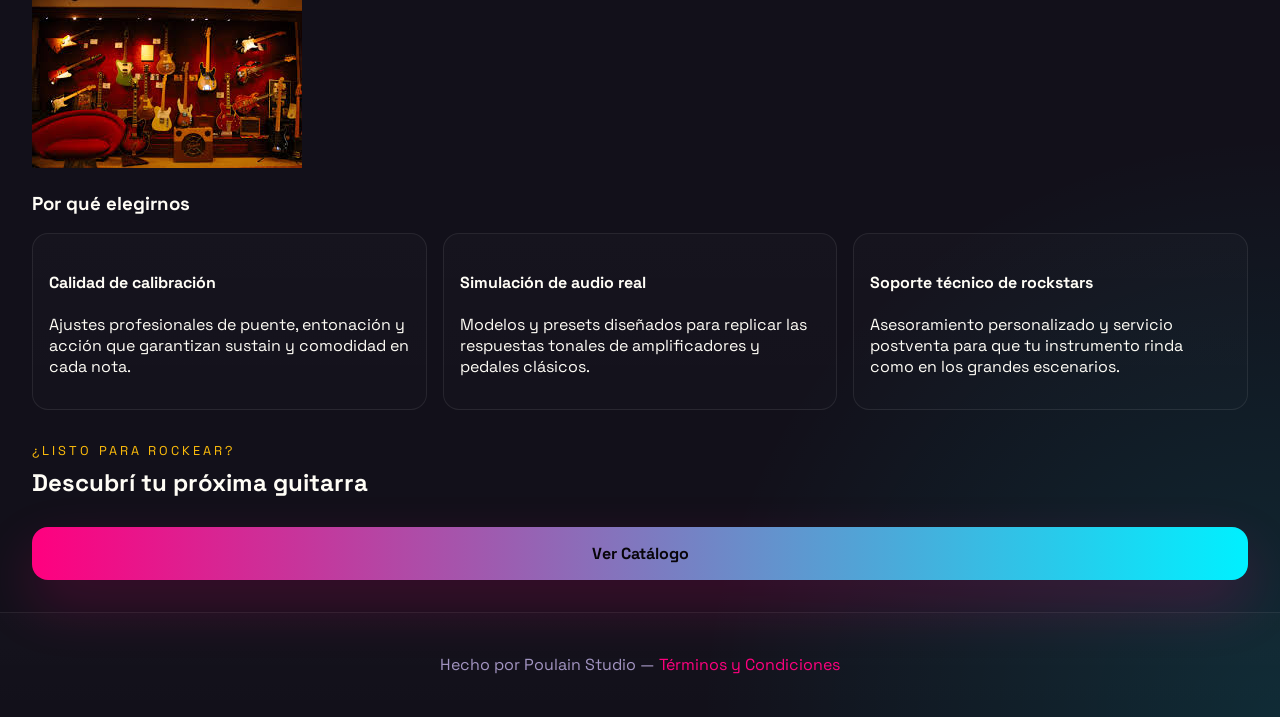
==== commit d97a35b7: "img" ====
--- a/index.html
+++ b/index.html
@@ -52,7 +52,7 @@
 
       <div class="about-narrative">
         <div class="narrative-image">
-          <img src="assets/img/IMAGEN-1.png" alt="Guitarra ochentera">
+          <img src="assets/img/IMAGEN-1-INTERIOR.jpg" alt="Guitarra ochentera">
         </div>
         <div class="narrative-copy">
           <h4>Del taller al escenario</h4>
--- a/css/style.css
+++ b/css/style.css
@@ -599,6 +599,10 @@
   border-radius: 1rem;
   font-weight: 700;
   cursor: pointer;
+  text-decoration: none;
+  display: inline-flex;
+  align-items: center;
+  justify-content: center;
 }
 
 .primary-button {
